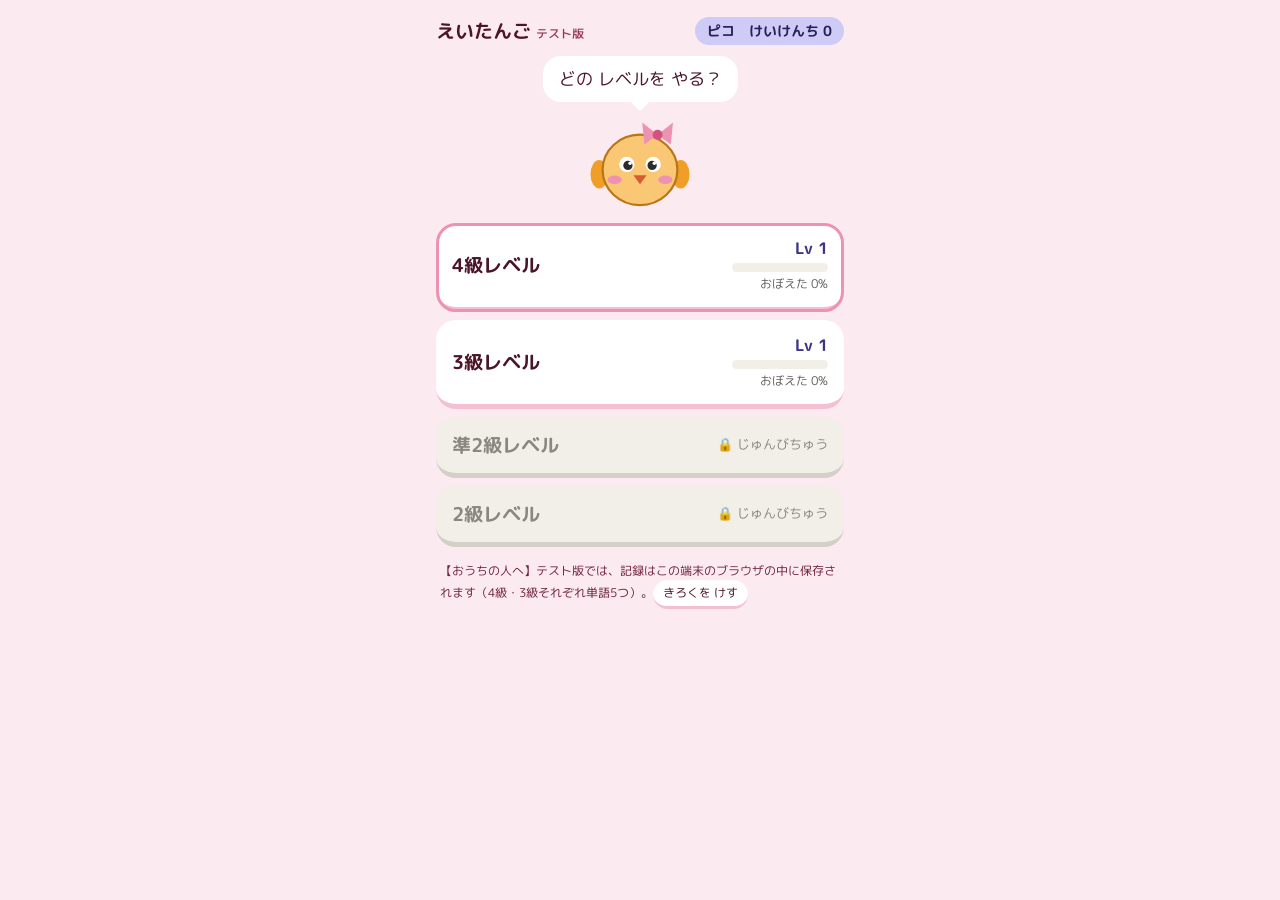
==== eitango-test/index.html @ ccc34a0a "英単語フラッシュカードのテスト版を追加（eitango-test） レベルえらび（4級・3級、準2級・2級はじゅんびちゅう）、 ピコの合図で自動の聞き取り（まねする3秒→日本語で答える3秒）、 もう1" ====
<!DOCTYPE html>
<html lang="ja">
<head>
<meta charset="utf-8">
<meta name="viewport" content="width=device-width,initial-scale=1,viewport-fit=cover">
<meta name="theme-color" content="#FBEAF0">
<title>えいたんご テスト版</title>
<link rel="preconnect" href="https://fonts.googleapis.com">
<link rel="preconnect" href="https://fonts.gstatic.com" crossorigin>
<link href="https://fonts.googleapis.com/css2?family=M+PLUS+Rounded+1c:wght@400;500;700&display=swap" rel="stylesheet">
<style>
*{box-sizing:border-box}
html,body{margin:0;padding:0}
body{font-family:'M PLUS Rounded 1c',system-ui,sans-serif;background:#FBEAF0;color:#4B1528;-webkit-tap-highlight-color:transparent;transition:background .3s}
#app{max-width:440px;margin:0 auto;min-height:100vh;min-height:100dvh;padding:max(16px,env(safe-area-inset-top)) max(16px,env(safe-area-inset-right)) max(28px,env(safe-area-inset-bottom)) max(16px,env(safe-area-inset-left));position:relative;overflow:hidden}
.scr{animation:fade .25s ease}
@keyframes fade{from{opacity:0;transform:translateY(6px)}to{opacity:1;transform:none}}
button{font-family:inherit;cursor:pointer}
.top{display:flex;justify-content:space-between;align-items:center;gap:8px;min-height:30px}
.ttl{font-size:19px;font-weight:700}
.ttl small{font-size:12px;font-weight:500;color:#993556}
.pill{display:inline-block;border-radius:999px;padding:4px 12px;font-size:14px;font-weight:700}
.lvp{background:#CECBF6;color:#26215C}
.bar{background:#FFFFFF;border-radius:999px;height:12px;overflow:hidden;margin:8px 0 14px}
.bar i{display:block;height:100%;background:#AFA9EC;border-radius:999px;width:0}
.bar.big{height:18px;background:#F1EFE8}
.bar.big i{background:#EF9F27}
.center{text-align:center}
.bub{position:relative;background:#FFFFFF;border-radius:18px;padding:10px 16px;font-size:17px;display:inline-block;line-height:1.5}
.bub:after{content:'';position:absolute;left:50%;bottom:-9px;margin-left:-9px;border:9px solid transparent;border-top-color:#FFFFFF;border-bottom:0}
.pico{display:block;margin:6px auto 0}
.bounce{animation:bounce .55s ease 3}
@keyframes bounce{0%,100%{transform:translateY(0)}50%{transform:translateY(-14px)}}
.btn{display:block;width:100%;border:0;border-radius:999px;padding:16px 0;font-size:22px;font-weight:700;border-bottom:6px solid;transition:transform .08s,border-bottom-width .08s;margin:10px 0}
.btn:active{transform:translateY(4px);border-bottom-width:2px}
.pink{background:#ED93B1;border-color:#D4537E;color:#4B1528}
.lav{background:#AFA9EC;border-color:#7F77DD;color:#26215C}
.mintb{background:#5DCAA5;border-color:#1D9E75;color:#04342C}
.panel{background:#FFFFFF;border-radius:20px;padding:12px;margin:10px 0}
.lbl{font-size:14px;margin:0 0 8px;text-align:center}
.note{font-size:12px;line-height:1.6;color:#72243E;margin:14px 4px 0}
.card{background:#FFFFFF;border-radius:26px;padding:28px 12px 18px;text-align:center;position:relative;margin-top:12px}
.tape{position:absolute;top:-9px;left:50%;margin-left:-40px;width:80px;height:20px;background:#F4C0D1;transform:rotate(-4deg);border-radius:2px}
.word{font-size:58px;font-weight:700;margin:8px 0 6px;letter-spacing:1px;color:#04342C}
.round{width:52px;height:52px;border-radius:50%;border:0;background:#CECBF6;color:#26215C;font-size:24px;border-bottom:4px solid #AFA9EC}
.round.sm{width:40px;height:40px;font-size:18px;flex-shrink:0}
.hintbox{display:none;opacity:.45;margin:2px 0 6px}
.hintbox.show{display:block}
.hintem{font-size:56px}
.microw{display:flex;align-items:flex-end;justify-content:center;gap:10px;margin-top:10px}
.ear{width:100px;height:100px;border-radius:50%;border:3px dashed #ED93B1;background:#FFFFFF;display:flex;flex-direction:column;align-items:center;justify-content:center;transition:background .2s}
.ear .earic{font-size:30px;opacity:.35}
.ear .count{font-size:28px;font-weight:700;color:#D4537E;line-height:1;min-height:28px}
.ear.on{background:#F4C0D1;border-style:solid;animation:pulse 1s infinite}
.ear.on .earic{opacity:1}
@keyframes pulse{0%,100%{box-shadow:0 0 0 0 rgba(237,147,177,.7)}50%{box-shadow:0 0 0 16px rgba(237,147,177,0)}}
.cap{font-size:13px;text-align:center;margin:6px 0 0}
.heard{font-size:13px;color:#5F5E5A;text-align:center;min-height:20px;margin:6px 0 0}
.fb{display:flex;flex-wrap:wrap;gap:6px;justify-content:center;align-items:center;margin-top:12px;font-size:12px;color:#5F5E5A}
.sbtn{border:0;background:#FFFFFF;border-radius:999px;padding:8px 14px;font-size:14px;color:#4B1528;border-bottom:3px solid #F4C0D1}
.hintb{font-size:16px;padding:10px 18px;border-bottom-color:#FAC775;margin-top:10px}
.stars{font-size:16px;color:#EF9F27;letter-spacing:1px}
.stars .rest{color:#5DCAA5}
.cmb{background:#F5C4B3;color:#712B13}
.res-t{font-size:34px;font-weight:700;margin:26px 0 0;text-align:center}
.answ{font-size:24px;font-weight:700;text-align:center}
.answ .em{font-size:30px}
.bigem{font-size:70px;text-align:center;line-height:1.1}
.exbox{position:relative;background:#FFFFFF;border-radius:20px;padding:20px 12px 12px;margin:14px 0 10px}
.exl{position:absolute;top:-11px;left:14px;background:#CECBF6;color:#26215C;font-size:12px}
.exrow{display:flex;align-items:center;justify-content:center;gap:8px}
.exen{font-size:21px;margin:0}
.exja{font-size:15px;margin:6px 0 0;text-align:center;color:#3C3489}
.hw{color:#D4537E;font-weight:700;text-decoration:underline;text-decoration-thickness:3px;text-underline-offset:4px}
.pair{font-size:14px;text-align:center;margin:4px 0 0;color:#5F5E5A}
.pills{display:flex;justify-content:center;gap:6px;flex-wrap:wrap;margin:10px 0 4px}
.xp{background:#FAC775;color:#633806}
.illu{text-align:center;margin:6px 0 0}
.illu p{font-size:11px;color:#5F5E5A;margin:0}
.cnts{display:grid;grid-template-columns:repeat(3,1fr);gap:8px}
.c{border-radius:12px;padding:6px;text-align:center;font-size:13px}
.c b{display:block;font-size:24px}
.c.o{background:#EAF3DE;color:#27500A}.c.d{background:#FAEEDA;color:#633806}.c.x{background:#FCEBEB;color:#791F1F}
.slots{display:flex;justify-content:center;gap:5px}
.slot{width:40px;height:40px;border-radius:50%}
.slot.empty{border:2px dashed #ED93B1}
.st{width:40px;height:40px;border-radius:50%;border:2px solid #D4537E;color:#D4537E;background:#FFFFFF;font-size:8px;line-height:1.05;display:flex;flex-direction:column;align-items:center;justify-content:center;transform:rotate(-12deg);font-weight:700}
.st .sf{font-size:11px}
.st.drop{transform:scale(2.6) rotate(-30deg);opacity:0}
.st.drop.on{transform:scale(1) rotate(-12deg);opacity:1;transition:transform .35s cubic-bezier(.3,1.6,.6,1),opacity .2s}
.pon{font-size:20px;font-weight:700;color:#D4537E;text-align:center;margin:6px 0 0;opacity:0;transition:opacity .3s;height:26px}
.pon.on{opacity:1}
.small{font-size:13px;text-align:center;margin:4px 0 0}
.lvrow{display:flex;justify-content:space-between;align-items:center}
.lvrow b{font-size:32px}
.lvup{background:#F5C4B3;color:#712B13;transform:scale(0);transition:transform .35s}
.lvup.on{transform:scale(1)}
.gains{margin-top:8px;border-top:1px dashed #F4C0D1;padding-top:6px}
.gr{display:flex;justify-content:space-between;font-size:14px;padding:2px 0}
.gr.tot{font-weight:700;font-size:16px;border-top:1px dashed #F4C0D1;margin-top:4px;padding-top:6px}
.cf{position:absolute;top:-14px;width:9px;height:13px;border-radius:2px;animation:fall linear forwards;pointer-events:none;z-index:5}
@keyframes fall{to{transform:translateY(560px) rotate(560deg);opacity:0}}
.lvbtn{display:flex;width:100%;justify-content:space-between;align-items:center;gap:8px;border:0;background:#FFFFFF;border-radius:20px;padding:14px 16px;margin:8px 0;border-bottom:5px solid #F4C0D1;text-align:left;color:#4B1528;transition:transform .08s,border-bottom-width .08s}
.lvbtn:active{transform:translateY(3px);border-bottom-width:2px}
.lvbtn.sel{outline:3px solid #ED93B1;outline-offset:-3px}
.lvbtn.locked{background:#F1EFE8;border-bottom-color:#D3D1C7;color:#888780}
.lvname{font-size:19px;font-weight:700;white-space:nowrap}
.lvside{display:flex;flex-direction:column;align-items:flex-end;gap:3px;font-size:13px}
.lvnum{font-size:16px;font-weight:700;color:#3C3489}
.minibar{display:block;width:96px;height:9px;border-radius:999px;background:#F1EFE8;overflow:hidden}
.minibar i{display:block;height:100%;background:#EF9F27;border-radius:999px}
.lvpct{font-size:12px;color:#5F5E5A}
.big-t{font-size:26px;font-weight:700;margin:18px 0 2px}
</style>
</head>
<body>
<div id="app"></div>
<script>
const LEVELS = [
  {id:'4', name:'4級レベル', words:[
  {en:'hot', ja:['あつい','暑い','熱い','厚い','暑','熱'], main:'あつい', emoji:'🔥', theme:'ようす・てんき', tc:'#FAEEDA', tt:'#633806',
   ex:["It's ", ' today.'], exJa:['きょうは ', 'あつい', ' ね。'], pair:{lbl:'はんたい', emoji:'🧊', en:'cold', ja:'さむい・つめたい'}},
  {en:'apple', ja:['りんご','林檎'], main:'りんご', emoji:'🍎', theme:'たべもの', tc:'#FBEAF0', tt:'#72243E',
   ex:['I eat an ', '.'], exJa:['わたしは ', 'りんご', ' を たべます。'], pair:{lbl:'なかま', emoji:'🍌', en:'banana', ja:'バナナ'}},
  {en:'dog', ja:['いぬ','犬','わんちゃん','わんこ'], main:'いぬ', emoji:'🐶', theme:'どうぶつ', tc:'#E1F5EE', tt:'#085041',
   ex:['I have a ', '.'], exJa:['わたしは ', 'いぬ', ' を かっています。'], pair:{lbl:'なかま', emoji:'🐱', en:'cat', ja:'ねこ'}},
  {en:'big', ja:['おおきい','大きい','大き','でかい'], main:'おおきい', emoji:'🐘', theme:'ようす・てんき', tc:'#FAEEDA', tt:'#633806',
   ex:['This box is ', '.'], exJa:['この はこは ', 'おおきい', ' です。'], pair:{lbl:'はんたい', emoji:'🐜', en:'small', ja:'ちいさい'}},
  {en:'borrow', ja:['かりる','借りる','借り','借'], main:'かりる', emoji:'📚', theme:'がっこう・ともだち', tc:'#E6F1FB', tt:'#0C447C',
   ex:['Can I ', ' your pen?'], exJa:['ペンを ', 'かりても', ' いい？'], pair:{lbl:'はんたい', emoji:'🤲', en:'lend', ja:'かす'}, illust:true}
]},
  {id:'3', name:'3級レベル', words:[
  {en:'forget', ja:['わすれる','忘れる','忘れ','わすれ'], main:'わすれる', emoji:'💭', theme:'きもち・あたま', tc:'#EEEDFE', tt:'#3C3489',
   ex:["Don't ", ' your bag.'], exJa:['かばんを ', 'わすれないで', 'ね。'], pair:{lbl:'はんたい', emoji:'🧠', en:'remember', ja:'おぼえている'}},
  {en:'quiet', ja:['しずか','静か'], main:'しずかな', emoji:'🤫', theme:'ようす・てんき', tc:'#FAEEDA', tt:'#633806',
   ex:['The library is ', '.'], exJa:['としょかんは ', 'しずか', ' です。'], pair:{lbl:'はんたい', emoji:'📢', en:'noisy', ja:'うるさい'}},
  {en:'village', ja:['むら','村'], main:'むら', emoji:'🏡', theme:'まち', tc:'#EAF3DE', tt:'#27500A',
   ex:['I live in a small ', '.'], exJa:['わたしは ちいさな ', 'むら', ' に すんでいます。'], pair:{lbl:'なかま', emoji:'🏙️', en:'town', ja:'まち'}},
  {en:'climb', ja:['のぼる','登る','上る','のぼ','登'], main:'のぼる', emoji:'🧗', theme:'うごき', tc:'#FAECE7', tt:'#712B13',
   ex:["Let's ", ' the mountain.'], exJa:['やまに ', 'のぼろう', '。'], pair:null},
  {en:'hospital', ja:['びょういん','病院'], main:'びょういん', emoji:'🏥', theme:'まち', tc:'#EAF3DE', tt:'#27500A',
   ex:['My mom works at a ', '.'], exJa:['ママは ', 'びょういん', ' で はたらいています。'], pair:{lbl:'なかま', emoji:'🏫', en:'school', ja:'がっこう'}}
]},
  {id:'p2', name:'準2級レベル', locked:true},
  {id:'2', name:'2級レベル', locked:true}
];
const lvlOf = id => LEVELS.find(l => l.id === id);
function words(){ return lvlOf(S.level).words; }

const IN_FRAME = (() => { try { return window.self !== window.top; } catch (e) { return true; } })();
const SR = IN_FRAME ? null : (window.SpeechRecognition || window.webkitSpeechRecognition);
const $app = document.getElementById('app');
const $ = s => document.querySelector(s);
const sleep = ms => new Promise(r => setTimeout(r, ms));
const SAVE_KEY = 'eitango-test-v1';
const S = {exp:0, lvExp:{'4':0, '3':0}, known:{'4':[], '3':[]}, stamps:4, level:'4', tok:0, run:null, resetArm:false};
function loadSave(){
  try {
    const d = JSON.parse(localStorage.getItem(SAVE_KEY) || 'null');
    if (d) { S.exp = d.exp || 0; S.lvExp = Object.assign(S.lvExp, d.lvExp || {}); S.known = Object.assign(S.known, d.known || {}); S.stamps = d.stamps != null ? d.stamps : 4; S.level = d.level || '4'; }
  } catch (e) {}
}
function save(){
  try { localStorage.setItem(SAVE_KEY, JSON.stringify({exp:S.exp, lvExp:S.lvExp, known:S.known, stamps:S.stamps, level:S.level})); } catch (e) {}
}
function addExp(n){ S.exp += n; S.lvExp[S.level] = (S.lvExp[S.level] || 0) + n; }
function knownPct(id){ const l = lvlOf(id); return l.words ? Math.round((S.known[id] || []).length / l.words.length * 100) : 0; }

function need(l){ return 40 + l * 20; }
function lvInfo(exp){ let l = 1, e = exp; while (e >= need(l)) { e -= need(l); l++; } return {l, cur:e, need:need(l)}; }
function pct(L){ return Math.round(L.cur / L.need * 100); }
function shuffle(a){ for (let i = a.length - 1; i > 0; i--) { const j = Math.floor(Math.random() * (i + 1)); [a[i], a[j]] = [a[j], a[i]]; } return a; }

/* ---------- sound ---------- */
let ac = null;
function audio(){
  if (!ac) { try { ac = new (window.AudioContext || window.webkitAudioContext)(); } catch (e) { ac = null; } }
  if (ac && ac.state === 'suspended') ac.resume();
  return ac;
}
function tone(freq, start, dur, type, vol){
  const a = audio(); if (!a) return;
  const o = a.createOscillator(), g = a.createGain(), t = a.currentTime + start;
  o.type = type || 'sine'; o.frequency.value = freq;
  g.gain.setValueAtTime(0.0001, t);
  g.gain.exponentialRampToValueAtTime(vol || 0.2, t + 0.02);
  g.gain.exponentialRampToValueAtTime(0.0001, t + dur);
  o.connect(g); g.connect(a.destination); o.start(t); o.stop(t + dur + 0.05);
}
const sfx = {
  tap(){ tone(660, 0, .06, 'sine', .06); },
  ok(){ tone(988, 0, .15, 'triangle', .2); tone(1319, .12, .32, 'triangle', .2); },
  ng(){ tone(392, 0, .22, 'sine', .14); tone(330, .18, .35, 'sine', .12); },
  stamp(){ tone(110, 0, .2, 'square', .12); tone(70, .02, .25, 'sine', .3); },
  lvup(){ [523, 659, 784, 1047].forEach((f, i) => tone(f, i * .1, .28, 'triangle', .18)); },
  good(){ tone(784, 0, .12, 'triangle', .15); tone(1047, .1, .2, 'triangle', .15); },
  beep(){ tone(880, 0, .12, 'sine', .12); }
};

/* ---------- speech out ---------- */
let voices = [];
function loadVoices(){ try { voices = speechSynthesis.getVoices(); } catch (e) { voices = []; } }
if ('speechSynthesis' in window) { loadVoices(); speechSynthesis.onvoiceschanged = loadVoices; }
function pickVoice(lang){
  const norm = v => v.lang.replace('_', '-');
  return voices.find(v => norm(v) === lang && /Google/.test(v.name)) || voices.find(v => norm(v) === lang) || voices.find(v => norm(v).startsWith(lang.slice(0, 2)));
}
function say(text, lang, rate){
  return new Promise(res => {
    if (!('speechSynthesis' in window)) { res(); return; }
    const u = new SpeechSynthesisUtterance(text);
    u.lang = lang || 'en-US'; u.rate = rate || 0.9;
    const v = pickVoice(u.lang); if (v) u.voice = v;
    let done = false; const fin = () => { if (!done) { done = true; res(); } };
    u.onend = fin; u.onerror = fin;
    speechSynthesis.speak(u);
    setTimeout(fin, 1500 + text.length * 150);
  });
}
async function speakWord(w){
  const tk = S.tok;
  try { speechSynthesis.cancel(); } catch (e) {}
  await sleep(250); if (tk !== S.tok) return;
  await say(w.en, 'en-US', 0.7); if (tk !== S.tok) return;
  await sleep(350); if (tk !== S.tok) return;
  await say(w.en, 'en-US', 0.95);
}
function exText(w){ return w.ex[0] + w.en + w.ex[1]; }
async function speakEx(w, slow){
  const tk = S.tok;
  try { speechSynthesis.cancel(); } catch (e) {}
  await sleep(500); if (tk !== S.tok) return;
  if (slow) { await say(w.en, 'en-US', 0.7); if (tk !== S.tok) return; await sleep(300); if (tk !== S.tok) return; }
  await say(exText(w), 'en-US', slow ? 0.7 : 0.9);
}

/* ---------- speech in ---------- */
let curRec = null;
const HARD = ['not-allowed', 'service-not-allowed', 'audio-capture', 'network', 'nosr', 'start', 'language-not-supported'];
function stopRec(){ if (curRec) { const r = curRec; curRec = null; try { r.abort(); } catch (e) {} } }
function earOn(on){ const e = $('#ear'); if (e) e.classList.toggle('on', on); }
function setCount(n){ const c = $('#count'); if (c) c.textContent = n; }
/* ピコの合図で自動で聞きはじめ、ms ミリ秒で止める */
function listenFor(lang, ms){
  return new Promise(resolve => {
    if (!SR) { resolve({err:'nosr'}); return; }
    stopRec();
    try { speechSynthesis.cancel(); } catch (e) {}
    const r = new SR(); curRec = r;
    r.lang = lang; r.interimResults = false; r.maxAlternatives = 5; r.continuous = false;
    let done = false, started = false, timer = null, cd = null, fallbackStart = null, hard = null;
    const fin = res => {
      if (done) return; done = true;
      clearTimeout(timer); clearInterval(cd); clearTimeout(fallbackStart); clearTimeout(hard);
      if (curRec === r) curRec = null;
      earOn(false); setCount('');
      resolve(res);
    };
    const begin = () => {
      if (started || done) return; started = true;
      sfx.beep(); earOn(true);
      let n = Math.round(ms / 1000); setCount(n);
      cd = setInterval(() => { n--; setCount(n > 0 ? n : ''); }, 1000);
      timer = setTimeout(() => { try { r.stop(); } catch (e) {} }, ms);
      hard = setTimeout(() => fin({err:'no-speech'}), ms + 4000);
    };
    r.onaudiostart = begin;
    r.onresult = e => {
      const res = e.results[0], alts = [];
      for (let i = 0; i < res.length; i++) alts.push(res[i].transcript.trim());
      fin({alts});
    };
    r.onerror = e => fin({err:e.error});
    r.onend = () => fin({err:'no-speech'});
    fallbackStart = setTimeout(begin, 1500);
    try { r.start(); } catch (err) { fin({err:'start'}); }
  });
}
function errMsg(e){
  return ({
    'not-allowed':'マイクが ゆるされていないよ（ブラウザの設定で マイクを「許可」にしてね）',
    'service-not-allowed':'マイクが ゆるされていないよ（ブラウザの設定で マイクを「許可」にしてね）',
    'no-speech':'きこえなかったよ。もう一度 おしてね',
    'audio-capture':'マイクが みつからないよ',
    'network':'ネットに つながっていないみたい',
    'nosr':'この ブラウザでは こえが つかえないよ。したの ボタンで こたえてね'
  })[e] || 'もう一度 おしてね';
}
function lev(a, b){
  const m = a.length, n = b.length, d = [];
  for (let i = 0; i <= m; i++) { d[i] = [i]; }
  for (let j = 1; j <= n; j++) d[0][j] = j;
  for (let i = 1; i <= m; i++) for (let j = 1; j <= n; j++)
    d[i][j] = Math.min(d[i-1][j] + 1, d[i][j-1] + 1, d[i-1][j-1] + (a[i-1] === b[j-1] ? 0 : 1));
  return d[m][n];
}
function mimicOk(alts, target){
  const t = target.toLowerCase();
  return alts.some(a => {
    const ws = a.toLowerCase().replace(/[^a-z' ]/g, ' ').split(/\s+/).filter(Boolean);
    return ws.join('') === t || ws.some(x => x === t || lev(x, t) <= (t.length > 4 ? 2 : 1));
  });
}
function toHira(s){ return s.replace(/[ァ-ヶ]/g, c => String.fromCharCode(c.charCodeAt(0) - 0x60)); }
function norm(s){ return toHira(s).replace(/[\s、。，．,.！？!?・「」『』ー〜~]/g, ''); }
function jaOk(alts, w){
  const ans = w.ja.map(norm);
  return alts.some(a => { const n = norm(a); return ans.some(x => x && n.includes(x)); });
}

/* ---------- pictures ---------- */
function pico(type, size, cls){
  const wingsN = '<ellipse cx="13" cy="60" rx="8" ry="13" fill="#EF9F27"/><ellipse cx="87" cy="60" rx="8" ry="13" fill="#EF9F27"/>';
  const wingsH = '<ellipse cx="11" cy="46" rx="8" ry="13" fill="#EF9F27" transform="rotate(-35 11 46)"/><ellipse cx="89" cy="46" rx="8" ry="13" fill="#EF9F27" transform="rotate(35 89 46)"/>';
  const body = '<ellipse cx="50" cy="56" rx="34" ry="32" fill="#FAC775" stroke="#BA7517" stroke-width="2"/><polygon points="66,24 52,13 54,33" fill="#ED93B1"/><polygon points="66,24 80,13 78,33" fill="#ED93B1"/><circle cx="66" cy="24" r="4.5" fill="#D4537E"/>';
  const eyesN = '<circle cx="38" cy="51" r="7" fill="#FFFFFF"/><circle cx="39" cy="52" r="4.2" fill="#2C2C2A"/><circle cx="41" cy="50" r="1.6" fill="#FFFFFF"/><circle cx="62" cy="51" r="7" fill="#FFFFFF"/><circle cx="61" cy="52" r="4.2" fill="#2C2C2A"/><circle cx="63" cy="50" r="1.6" fill="#FFFFFF"/><polygon points="44,61 56,61 50,69" fill="#D85A30"/>';
  const eyesH = '<path d="M31 53 Q38 44 45 53" stroke="#2C2C2A" stroke-width="3.2" fill="none" stroke-linecap="round"/><path d="M55 53 Q62 44 69 53" stroke="#2C2C2A" stroke-width="3.2" fill="none" stroke-linecap="round"/><polygon points="43,60 57,60 50,72" fill="#D85A30"/>';
  const cheeks = '<ellipse cx="27" cy="65" rx="6.5" ry="3.8" fill="#ED93B1"/><ellipse cx="73" cy="65" rx="6.5" ry="3.8" fill="#ED93B1"/>';
  const h = type === 'h';
  return `<svg class="pico ${cls || ''}" viewBox="0 0 100 95" width="${size}" height="${Math.round(size * .95)}" aria-hidden="true">${h ? wingsH : wingsN}${body}${h ? eyesH : eyesN}${cheeks}</svg>`;
}
function borrowSvg(width){
  return `<svg viewBox="0 0 200 104" width="${width}" aria-hidden="true">
<defs><marker id="ah" viewBox="0 0 10 10" refX="8" refY="5" markerWidth="6" markerHeight="6" orient="auto"><path d="M0,0 L10,5 L0,10 z" fill="#BA7517"/></marker></defs>
<circle cx="36" cy="26" r="13" fill="#9FE1CB" stroke="#0F6E56" stroke-width="1.5"/>
<rect x="22" y="42" width="28" height="36" rx="10" fill="#9FE1CB" stroke="#0F6E56" stroke-width="1.5"/>
<circle cx="164" cy="26" r="13" fill="#F4C0D1" stroke="#993556" stroke-width="1.5"/>
<rect x="150" y="42" width="28" height="36" rx="10" fill="#F4C0D1" stroke="#993556" stroke-width="1.5"/>
<rect x="88" y="38" width="24" height="18" rx="2" fill="#FAC775" stroke="#BA7517" stroke-width="1.5"/>
<path d="M60 66 L140 66" stroke="#BA7517" stroke-width="3" fill="none" marker-end="url(#ah)"/>
<text x="100" y="84" text-anchor="middle" font-size="11" fill="#4B1528">わたしの ところへ</text>
<text x="36" y="98" text-anchor="middle" font-size="11" fill="#4B1528">ともだち</text>
<text x="164" y="98" text-anchor="middle" font-size="11" fill="#4B1528">わたし</text></svg>`;
}
function hintPic(w){ return w.illust ? borrowSvg(170) : `<span class="hintem">${w.emoji}</span>`; }
function confetti(){
  const cols = ['#ED93B1', '#5DCAA5', '#EF9F27', '#AFA9EC', '#F4C0D1', '#FAC775'];
  for (let i = 0; i < 26; i++) {
    const c = document.createElement('span');
    c.className = 'cf';
    c.style.left = (Math.random() * 100) + '%';
    c.style.background = cols[i % cols.length];
    c.style.animationDuration = (1.5 + Math.random() * 1.2) + 's';
    c.style.animationDelay = (Math.random() * .4) + 's';
    if (i % 3 === 0) c.style.borderRadius = '50%';
    $app.appendChild(c);
    setTimeout(() => c.remove(), 3200);
  }
}
function stampCard(n, anim){
  let s = '';
  for (let i = 0; i < 7; i++) {
    if (i < n) s += `<div class="slot"><div class="st ${i === anim ? 'drop' : ''}" ${i === anim ? 'id="newst"' : ''}><span class="sf">🌸</span><span>よく</span><span>できました</span></div></div>`;
    else s += '<div class="slot empty"></div>';
  }
  return `<p class="lbl">スタンプカード</p><div class="slots">${s}</div>`;
}

/* ---------- screens ---------- */
function render(html, bg){
  stopRec();
  S.tok++;
  document.body.style.background = bg;
  $app.innerHTML = `<div class="scr">${html}</div>`;
  window.scrollTo(0, 0);
}

function home(){
  const L = lvInfo(S.lvExp[S.level]);
  render(`
<div class="top"><button class="sbtn" data-a="select">← レベルを かえる</button><span class="pill lvp">${lvlOf(S.level).name}　Lv ${L.l}</span></div>
<div class="bar"><i style="width:${pct(L)}%"></i></div>
<div class="center"><div class="bub">きょうは ${words().length}まい！<br>いっしょに がんばろ♪</div>${pico('n', 140)}</div>
<button class="btn pink" data-a="start">▶ はじめる</button>
<div class="panel">${stampCard(S.stamps, -1)}</div>
<p class="note">【おうちの人へ】テスト版です（単語5つ）。マイクの許可を聞かれたら「許可」を押してください。ボタンを押さなくても、発音のあとにピコの合図で自動で聞き取りが始まります（まねする3秒→日本語で答える3秒）。聞き取れた言葉が小さく表示されるので、聞き取りの正確さを確かめられます。${SR ? '' : (IN_FRAME ? '<br><b>この画面（Claudeの中）では声の聞き取りが使えません。画面のボタンで答えて、流れを確かめてください。声で試すときは、GitHubに置いたテスト版を開いてください。</b>' : '<br><b>この端末・ブラウザでは声の聞き取りが使えません。Chromeで開いてください（それまでは画面のボタンで答えられます）。</b>')}</p>`, '#FBEAF0');
}

function select(){
  S.resetArm = false;
  const rows = LEVELS.map(l => {
    if (l.locked) return `<button class="lvbtn locked" data-a="locked"><span class="lvname">${l.name}</span><span class="lvside">🔒 じゅんびちゅう</span></button>`;
    const L = lvInfo(S.lvExp[l.id] || 0), p = knownPct(l.id);
    return `<button class="lvbtn ${l.id === S.level ? 'sel' : ''}" data-a="pick" data-l="${l.id}">
<span class="lvname">${p >= 100 ? '👑 ' : ''}${l.name}</span>
<span class="lvside"><span class="lvnum">Lv ${L.l}</span><span class="minibar"><i style="width:${p}%"></i></span><span class="lvpct">おぼえた ${p}%</span></span></button>`;
  }).join('');
  render(`
<div class="top"><span class="ttl">えいたんご <small>テスト版</small></span><span class="pill lvp">ピコ　けいけんち ${S.exp}</span></div>
<div class="center" style="margin-top:10px;"><div class="bub" id="bub">どの レベルを やる？</div>${pico('n', 110)}</div>
<div style="margin-top:10px;">${rows}</div>
<p class="note">【おうちの人へ】テスト版では、記録はこの端末のブラウザの中に保存されます（4級・3級それぞれ単語5つ）。<button class="sbtn" data-a="reset" id="resetb" style="font-size:12px;padding:4px 10px;">きろくを けす</button></p>`, '#FBEAF0');
}

function startRun(){
  audio();
  S.run = {phase:'main', round:0, queue:shuffle(words().slice()), idx:0, first:{}, retryFailed:[], recovered:0,
           combo:0, maxCombo:0, gains:{o:0, d:0, x:0, combo:0, retry:0, stamp:0, full:0}, cnt:{o:0, d:0, x:0}, expStart:S.lvExp[S.level]};
  showCard();
}
function cur(){ const R = S.run; return R.queue[R.idx]; }
function progressHtml(){
  const R = S.run;
  if (R.phase === 'main') {
    const n = R.queue.length;
    return `<span class="stars">${'★'.repeat(R.idx)}<span class="rest">${'☆'.repeat(n - R.idx)}</span></span>`;
  }
  return `<span style="font-size:14px;font-weight:700;">もう1回タイム ${R.round}しゅうめ（${R.idx + 1}/${R.queue.length}）</span>`;
}

function showCard(){
  const R = S.run, w = cur();
  R.step = 0; R.hint = (R.phase === 'retry' && R.round >= 3);
  R.heard = ''; R.heardAll = ''; R.byVoice = false;
  render(`
<div class="top">${progressHtml()}${R.phase === 'main' && R.combo >= 2 ? `<span class="pill cmb">🔥 ${R.combo}コンボ</span>` : ''}</div>
<div class="card"><div class="tape"></div>
<span class="pill" style="background:${w.tc};color:${w.tt};font-size:12px;font-weight:500;">${w.theme}</span>
<div class="word">${w.en}</div>
<div id="hintbox" class="hintbox ${R.hint ? 'show' : ''}">${hintPic(w)}</div>
<button class="round" data-a="again" aria-label="もう一度きく">🔊</button>
</div>
<div class="center" style="margin-top:16px;"><div class="bub" id="bub">よく きいてね♪</div></div>
<div class="microw">${pico('n', 64)}<div class="ear" id="ear"><span class="earic">🎤</span><span class="count" id="count"></span></div><div style="width:64px"></div></div>
<p class="heard" id="heard"></p>
<div class="center"><button class="sbtn hintb" id="hintbtn" data-a="hint" ${R.hint ? 'style="display:none"' : ''}>💡 ヒント</button></div>
<div class="fb"><span>こえが うまく いかないとき：</span><button class="sbtn" data-a="selfok">○ いえた</button><button class="sbtn" data-a="selfng">× わからない</button></div>`, '#E1F5EE');
  runCard();
}
function setBub(t){ const b = $('#bub'); if (b) b.textContent = t; }
function setHeard(t){ const h = $('#heard'); if (h) h.textContent = t; }

/* 1ページで自動：発音2回 → まねする(3秒) → 日本語で答える(3秒) */
async function runCard(){
  const R = S.run, w = cur(), tk = S.tok;
  const alive = () => tk === S.tok && S.run === R;
  await speakWord(w); if (!alive()) return;
  if (!SR) { setBub('こたえを いったら したの ボタンを おしてね'); return; }
  R.step = 1; setBub('まねしてね！'); await sleep(300); if (!alive()) return;
  const m = await listenFor('en-US', 3000); if (!alive()) return;
  if (m.alts) {
    const ok = mimicOk(m.alts, w.en);
    setHeard(`きこえた：${m.alts[0]}`);
    setBub(ok ? 'Good！✨ じょうず！' : 'いいね！ そのちょうし♪');
    if (ok) sfx.good();
  } else if (HARD.includes(m.err)) {
    setHeard(errMsg(m.err)); setBub('したの ボタンで こたえてね'); return;
  } else {
    setBub('いいね！');
  }
  await sleep(1000); if (!alive()) return;
  R.step = 2;
  await answerPhase(tk, 0);
}
async function answerPhase(tk, attempt){
  const R = S.run, w = cur();
  const alive = () => tk === S.tok && S.run === R;
  setBub(attempt ? 'もう1回 いくよ！ にほんごで いうと？' : 'にほんごで いうと？ せーの！');
  await sleep(800); if (!alive()) return;
  setHeard('');
  const a = await listenFor('ja-JP', 3000); if (!alive()) return;
  if (a.alts) { R.heard = a.alts[0]; R.heardAll = a.alts.join(' / '); judge(jaOk(a.alts, w), true); return; }
  if (HARD.includes(a.err)) { setHeard(errMsg(a.err)); setBub('したの ボタンで こたえてね'); return; }
  if (attempt === 0) { setBub('きこえなかったよ'); await sleep(900); if (!alive()) return; return answerPhase(tk, 1); }
  judge(false, true);
}

function judge(ok, byVoice){
  const R = S.run;
  R.byVoice = byVoice;
  applyResult(ok ? (R.hint ? 'd' : 'o') : 'x');
  showAnswer();
}
function applyResult(out){
  const R = S.run, w = cur();
  const rec = {out, comboBefore:R.combo, add:0, comboBonus:false};
  if (R.phase === 'main') {
    R.first[w.en] = out; R.cnt[out]++;
    if (out === 'o') {
      rec.add = 10; R.gains.o += 10; R.combo++; R.maxCombo = Math.max(R.maxCombo, R.combo);
      if (R.combo % 3 === 0) { rec.add += 5; R.gains.combo += 5; rec.comboBonus = true; }
    } else if (out === 'd') { rec.add = 5; R.gains.d += 5; R.combo = 0; }
    else { rec.add = 2; R.gains.x += 2; R.combo = 0; }
  } else {
    if (out === 'x') R.retryFailed.push(w);
    else { rec.add = 5; R.gains.retry += 5; R.recovered++; }
  }
  addExp(rec.add);
  R.last = rec;
}
function revertResult(){
  const R = S.run, w = cur(), rec = R.last;
  addExp(-rec.add); R.combo = rec.comboBefore;
  if (R.phase === 'main') {
    R.cnt[rec.out]--; delete R.first[w.en];
    if (rec.out === 'o') { R.gains.o -= 10; if (rec.comboBonus) R.gains.combo -= 5; }
    else if (rec.out === 'd') R.gains.d -= 5;
    else R.gains.x -= 2;
  } else {
    if (rec.out === 'x') R.retryFailed.pop();
    else { R.recovered--; R.gains.retry -= 5; }
  }
}

function exHtml(w){
  return `<div class="exbox"><span class="pill exl">れいぶん</span>
<div class="exrow"><p class="exen">${w.ex[0]}<span class="hw">${w.en}</span>${w.ex[1]}</p><button class="round sm" data-a="sayex" aria-label="れいぶんをきく">🔊</button></div>
<p class="exja">${w.exJa[0]}<span class="hw">${w.exJa[1]}</span>${w.exJa[2]}</p></div>
${w.pair ? `<p class="pair">${w.pair.lbl}　${w.pair.emoji} ${w.pair.en} ＝ ${w.pair.ja}</p>` : ''}`;
}
function illuHtml(w){
  return w.illust ? `<div class="illu">${borrowSvg(190)}<p>（苦手単語になると、こんな絵がつきます）</p></div>` : '';
}

function showAnswer(){
  const R = S.run, w = cur(), out = R.last.out;
  const heardLine = R.byVoice && R.heard ? `<p class="heard">きこえた：${R.heardAll || R.heard}</p>` : '';
  if (out === 'o' || out === 'd') {
    const title = R.phase === 'retry' ? 'とりかえした！' : (out === 'd' ? 'ヒントで せいかい！' : 'せいかい！');
    const pills = [`<span class="pill xp">+${R.last.add} けいけんち</span>`];
    if (R.phase === 'main' && out === 'o' && R.combo >= 2) pills.push(`<span class="pill cmb">${R.combo}コンボ！</span>`);
    render(`
<p class="res-t" style="color:#D4537E;">${title}</p>
${pico('h', 120, 'bounce')}
<div class="panel"><div class="answ"><span class="em">${w.emoji}</span> ${w.en} ＝ ${w.main}</div>${illuHtml(w)}</div>
${exHtml(w)}
<div class="pills">${pills.join('')}</div>
${R.phase === 'main' && out === 'd' ? '<p class="small">もう1回タイムで もう一度 でるよ</p>' : ''}
${heardLine}
<button class="btn lav" data-a="next">つぎへ →</button>`, '#EEEDFE');
    sfx.ok(); confetti(); speakEx(w, false);
  } else {
    render(`
<p class="res-t" style="color:#854F0B;">おしい！</p>
<div class="center" style="margin-top:8px;"><div class="bub">だいじょうぶ！ あとで もう1回 でるよ</div>${pico('n', 90)}</div>
<div class="panel"><div class="bigem">${w.emoji}</div><div class="answ">${w.en} ＝ ${w.main}</div>${illuHtml(w)}</div>
${exHtml(w)}
${R.phase === 'main' ? '<div class="pills"><span class="pill xp">+2 チャレンジ</span></div>' : ''}
${heardLine}
${R.byVoice ? '<div class="center"><button class="sbtn" data-a="override">いまのは あってた（○にする）</button></div>' : ''}
<button class="btn mintb" data-a="next">つぎへ →</button>`, '#FAEEDA');
    sfx.ng(); speakEx(w, true);
  }
}

function nextCard(){
  const R = S.run;
  R.idx++;
  if (R.idx < R.queue.length) showCard(); else endRound();
}
function endRound(){
  const R = S.run;
  if (R.phase === 'main') {
    const rem = words().filter(w => R.first[w.en] !== 'o');
    if (!rem.length) { finish(); return; }
    R.phase = 'retry'; R.round = 1; R.queue = shuffle(rem.slice());
  } else {
    if (!R.retryFailed.length) { finish(); return; }
    R.round++; R.queue = shuffle(R.retryFailed.slice());
  }
  R.retryFailed = []; R.idx = 0;
  retryIntro();
}
function retryIntro(){
  const R = S.run, n = R.queue.length;
  const msg = R.round === 1 ? `さいごに もう1回タイム！<br>${n}まい とりかえそう` : `${R.round}しゅうめ！ あと ${n}まい<br>ぜんぶ ○に しよう`;
  render(`
<div class="center" style="margin-top:60px;"><div class="bub">${msg}</div>${pico('h', 150, 'bounce')}</div>
${R.round >= 3 ? '<p class="small">こんどは ヒントの え が はじめから でるよ</p>' : ''}
<button class="btn pink" data-a="go" style="margin-top:24px;">いくよ！</button>`, '#FBEAF0');
  sfx.good();
}

function finish(){
  const R = S.run;
  S.stamps++;
  R.gains.stamp = 50; addExp(50);
  const full = S.stamps >= 7;
  if (full) { R.gains.full = 200; addExp(200); }
  const kn = new Set(S.known[S.level] || []);
  words().forEach(w => { if (R.first[w.en] === 'o') kn.add(w.en); });
  S.known[S.level] = [...kn];
  save();
  const g = R.gains, from = lvInfo(R.expStart);
  const rows = [
    ['○ せいかい', g.o, true], ['△ ヒントで せいかい', g.d], ['× チャレンジ', g.x], ['コンボ ボーナス', g.combo],
    ['もう1回タイム', g.retry], ['きょうの スタンプ', g.stamp, true], ['カード いっぱい ボーナス', g.full]
  ].filter(r => r[2] || r[1] > 0).map(r => `<div class="gr"><span>${r[0]}</span><span>+${r[1]}</span></div>`).join('');
  const total = S.lvExp[S.level] - R.expStart;
  render(`
<div class="center"><p class="big-t">ぜんぶ ○に なったね！</p>
${R.recovered ? `<p class="small">もう1回タイムで ${R.recovered}こ とりかえしたよ</p>` : ''}
${pico('h', 110, 'bounce')}</div>
<div class="panel"><p class="lbl">さいしょの こたえ</p><div class="cnts">
<div class="c o">○<b>${R.cnt.o}</b></div><div class="c d">△ ヒント<b>${R.cnt.d}</b></div><div class="c x">×<b>${R.cnt.x}</b></div></div>
${R.maxCombo >= 2 ? `<p class="small">さいこう ${R.maxCombo}コンボ</p>` : ''}</div>
<div class="panel">${stampCard(S.stamps, S.stamps - 1)}<p class="pon" id="pon">ポンッ！</p>
<p class="small">${full ? 'スタンプカード いっぱい！ ボーナス +200' : `あと ${7 - S.stamps}こで いっぱい！ ボーナス +200`}</p></div>
<div class="panel"><p class="lbl">${lvlOf(S.level).name} の レベル</p><div class="lvrow"><span>Lv <b id="lvn">${from.l}</b></span><span class="pill lvup" id="lvup">⬆ レベルアップ！</span></div>
<div class="bar big"><i id="xbar" style="width:${pct(from)}%"></i></div>
<p class="small" id="xnext" style="text-align:right;">&nbsp;</p>
<div class="gains">${rows}<div class="gr tot"><span>ごうけい</span><span>+${total}</span></div></div></div>
<button class="btn pink" data-a="home">ホームへ</button>`, '#FBEAF0');
  confetti();
  const tk = S.tok;
  setTimeout(() => {
    if (tk !== S.tok) return;
    const e = $('#newst'); if (e) e.classList.add('on');
    const p = $('#pon'); if (p) p.classList.add('on');
    sfx.stamp();
  }, 700);
  setTimeout(() => { if (tk === S.tok) animateExp(R.expStart, S.lvExp[S.level], tk); }, 1500);
}
async function animateExp(fromExp, toExp, tk){
  let a = lvInfo(fromExp);
  const b = lvInfo(toExp);
  const bar = $('#xbar'), lvn = $('#lvn'), up = $('#lvup'), nx = $('#xnext');
  if (!bar) return;
  while (a.l < b.l) {
    bar.style.transition = 'width .7s ease-out'; bar.style.width = '100%';
    await sleep(750); if (tk !== S.tok) return;
    bar.style.transition = 'none'; bar.style.width = '0%';
    a = {l:a.l + 1}; lvn.textContent = a.l; up.classList.add('on'); sfx.lvup();
    await sleep(200); if (tk !== S.tok) return;
  }
  void bar.offsetWidth;
  bar.style.transition = 'width .7s ease-out'; bar.style.width = pct(b) + '%';
  nx.textContent = `つぎの レベルまで あと ${b.need - b.cur}`;
}

/* ---------- actions ---------- */
const ACT = {
  start: startRun,
  select: select,
  pick(d){ S.level = d.l; save(); home(); },
  locked(){ setBub('もうすぐ できるよ！ まっててね'); },
  reset(){
    const b = $('#resetb');
    if (!S.resetArm) { S.resetArm = true; if (b) b.textContent = 'もう一度 おすと けします'; return; }
    try { localStorage.removeItem(SAVE_KEY); } catch (e) {}
    S.exp = 0; S.lvExp = {'4':0, '3':0}; S.known = {'4':[], '3':[]}; S.stamps = 4; S.level = '4';
    select();
  },
  again(){ showCard(); },
  hint(){ const R = S.run; R.hint = true; const h = $('#hintbox'); if (h) h.classList.add('show'); const b = $('#hintbtn'); if (b) b.style.display = 'none'; },
  selfok(){ stopRec(); judge(true, false); },
  selfng(){ stopRec(); judge(false, false); },
  override(){ const R = S.run; revertResult(); applyResult(R.hint ? 'd' : 'o'); R.byVoice = false; showAnswer(); },
  sayex(){ speakEx(cur(), false); },
  next: nextCard,
  go: showCard,
  home(){ if (S.stamps >= 7) { S.stamps = 0; save(); } S.run = null; home(); }
};
$app.addEventListener('click', e => {
  const b = e.target.closest('[data-a]'); if (!b) return;
  sfx.tap();
  const f = ACT[b.dataset.a]; if (f) f(b.dataset);
});

loadSave();
select();
</script>
</body>
</html>
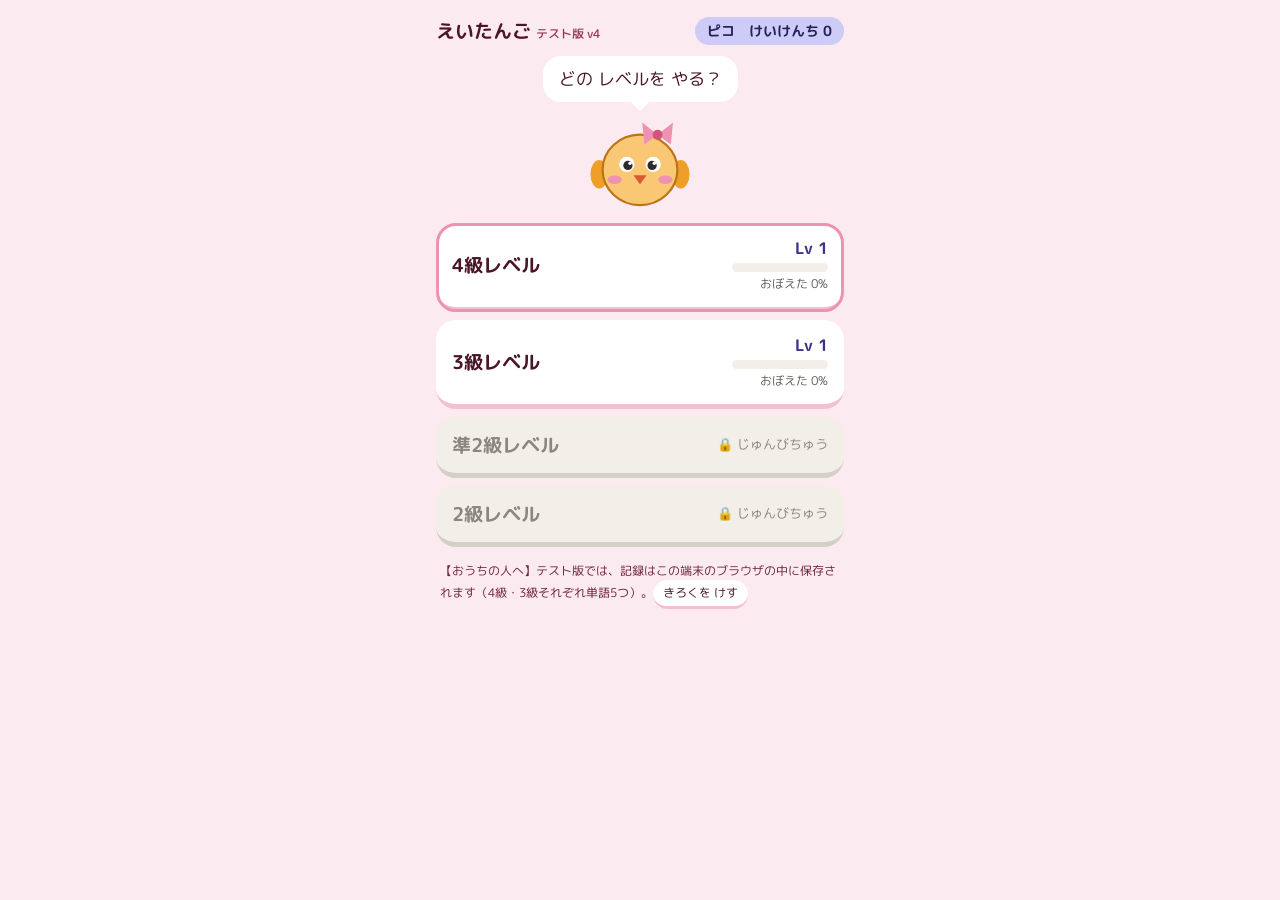
==== commit a7f49741: "テスト版：画面に版の番号（v4）を表示 Co-Authored-By: Claude Opus 5.5 <noreply@anthropic.com> Claude-Session: https://" ====
--- a/eitango-test/index.html
+++ b/eitango-test/index.html
@@ -373,7 +373,7 @@
 <div class="center"><div class="bub">きょうは ${words().length}まい！<br>いっしょに がんばろ♪</div>${pico('n', 140)}</div>
 <button class="btn pink" data-a="start">▶ はじめる</button>
 <div class="panel">${stampCard(S.stamps, -1)}</div>
-<p class="note">【おうちの人へ】テスト版です（単語5つ）。マイクの許可を聞かれたら「許可」を押してください。ボタンを押さなくても、発音のあとにピコの合図で自動で聞き取りが始まります（まねする3秒→日本語で答える3秒）。聞き取れた言葉が小さく表示されるので、聞き取りの正確さを確かめられます。${SR ? '' : (IN_FRAME ? '<br><b>この画面（Claudeの中）では声の聞き取りが使えません。画面のボタンで答えて、流れを確かめてください。声で試すときは、GitHubに置いたテスト版を開いてください。</b>' : '<br><b>この端末・ブラウザでは声の聞き取りが使えません。Chromeで開いてください（それまでは画面のボタンで答えられます）。</b>')}</p>`, '#FBEAF0');
+<p class="note">【おうちの人へ】テスト版です（単語5つ）。マイクの許可を聞かれたら「許可」を押してください。ボタンを押さなくても、発音のあとにピコの合図で自動で聞き取りが始まります（発音を2回聞いたら、すぐ日本語で答える3秒）。聞き取れた言葉が小さく表示されるので、聞き取りの正確さを確かめられます。${SR ? '' : (IN_FRAME ? '<br><b>この画面（Claudeの中）では声の聞き取りが使えません。画面のボタンで答えて、流れを確かめてください。声で試すときは、GitHubに置いたテスト版を開いてください。</b>' : '<br><b>この端末・ブラウザでは声の聞き取りが使えません。Chromeで開いてください（それまでは画面のボタンで答えられます）。</b>')}</p>`, '#FBEAF0');
 }
 
 function select(){
@@ -386,7 +386,7 @@
 <span class="lvside"><span class="lvnum">Lv ${L.l}</span><span class="minibar"><i style="width:${p}%"></i></span><span class="lvpct">おぼえた ${p}%</span></span></button>`;
   }).join('');
   render(`
-<div class="top"><span class="ttl">えいたんご <small>テスト版</small></span><span class="pill lvp">ピコ　けいけんち ${S.exp}</span></div>
+<div class="top"><span class="ttl">えいたんご <small>テスト版 v4</small></span><span class="pill lvp">ピコ　けいけんち ${S.exp}</span></div>
 <div class="center" style="margin-top:10px;"><div class="bub" id="bub">どの レベルを やる？</div>${pico('n', 110)}</div>
 <div style="margin-top:10px;">${rows}</div>
 <p class="note">【おうちの人へ】テスト版では、記録はこの端末のブラウザの中に保存されます（4級・3級それぞれ単語5つ）。<button class="sbtn" data-a="reset" id="resetb" style="font-size:12px;padding:4px 10px;">きろくを けす</button></p>`, '#FBEAF0');
@@ -430,25 +430,13 @@
 function setBub(t){ const b = $('#bub'); if (b) b.textContent = t; }
 function setHeard(t){ const h = $('#heard'); if (h) h.textContent = t; }
 
-/* 1ページで自動：発音2回 → まねする(3秒) → 日本語で答える(3秒) */
+/* 1ページで自動：発音2回 → すぐ日本語で答える(3秒) */
 async function runCard(){
   const R = S.run, w = cur(), tk = S.tok;
   const alive = () => tk === S.tok && S.run === R;
+  setBub('よく きいてね♪');
   await speakWord(w); if (!alive()) return;
   if (!SR) { setBub('こたえを いったら したの ボタンを おしてね'); return; }
-  R.step = 1; setBub('まねしてね！'); await sleep(300); if (!alive()) return;
-  const m = await listenFor('en-US', 3000); if (!alive()) return;
-  if (m.alts) {
-    const ok = mimicOk(m.alts, w.en);
-    setHeard(`きこえた：${m.alts[0]}`);
-    setBub(ok ? 'Good！✨ じょうず！' : 'いいね！ そのちょうし♪');
-    if (ok) sfx.good();
-  } else if (HARD.includes(m.err)) {
-    setHeard(errMsg(m.err)); setBub('したの ボタンで こたえてね'); return;
-  } else {
-    setBub('いいね！');
-  }
-  await sleep(1000); if (!alive()) return;
   R.step = 2;
   await answerPhase(tk, 0);
 }
@@ -456,7 +444,7 @@
   const R = S.run, w = cur();
   const alive = () => tk === S.tok && S.run === R;
   setBub(attempt ? 'もう1回 いくよ！ にほんごで いうと？' : 'にほんごで いうと？ せーの！');
-  await sleep(800); if (!alive()) return;
+  await sleep(500); if (!alive()) return;
   setHeard('');
   const a = await listenFor('ja-JP', 3000); if (!alive()) return;
   if (a.alts) { R.heard = a.alts[0]; R.heardAll = a.alts.join(' / '); judge(jaOk(a.alts, w), true); return; }
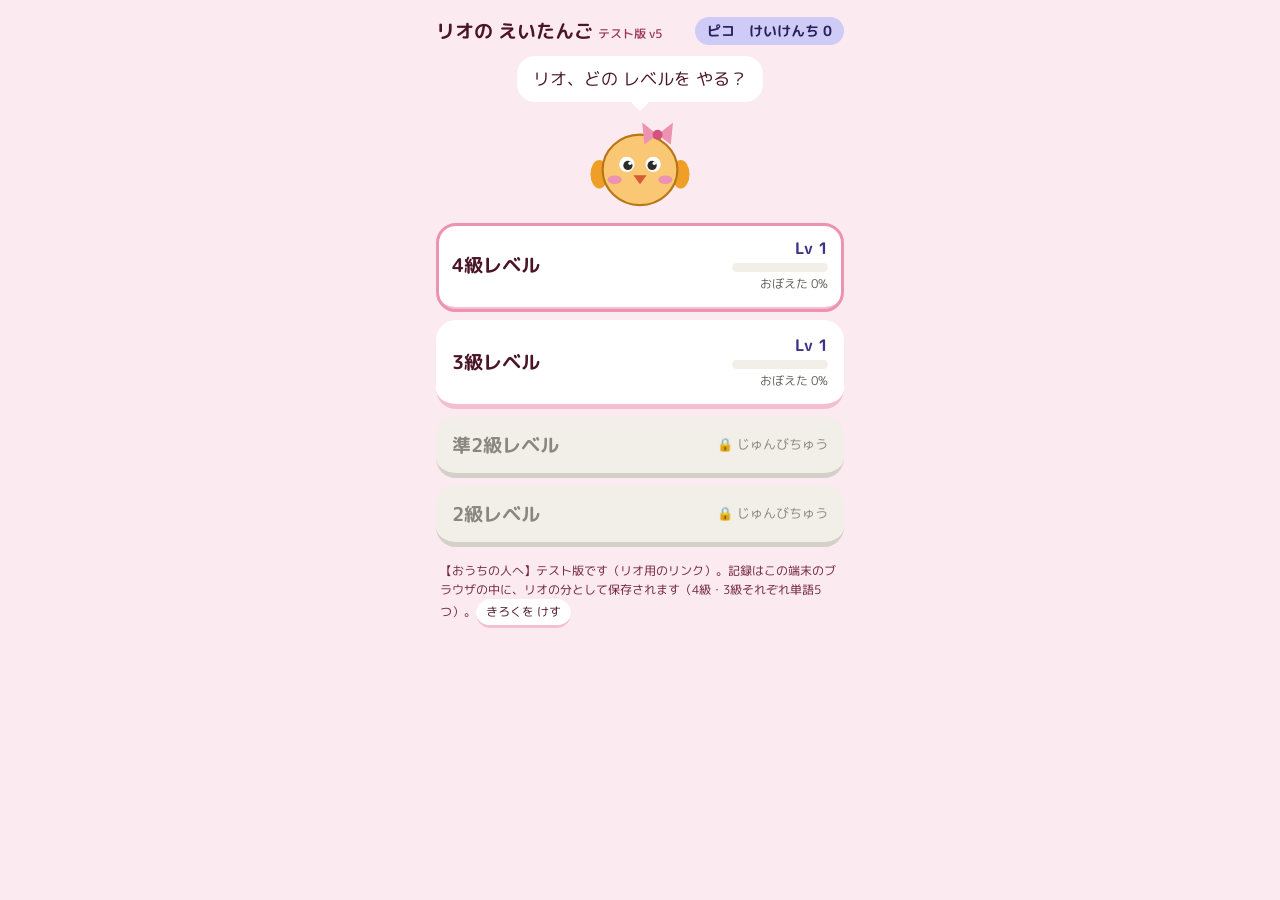
==== commit 7221f4cc: "テスト版 v5：子どもごとにURLを分ける（リオ用 eitango-test/rio/） プログラム本体（app.js / app.css）は共通、子どもごとの入口だけを分ける。 記録は子どもごとに別" ====
--- a/eitango-test/index.html
+++ b/eitango-test/index.html
@@ -1,652 +1,5 @@
 <!DOCTYPE html>
-<html lang="ja">
-<head>
-<meta charset="utf-8">
-<meta name="viewport" content="width=device-width,initial-scale=1,viewport-fit=cover">
-<meta name="theme-color" content="#FBEAF0">
-<title>えいたんご テスト版</title>
-<link rel="preconnect" href="https://fonts.googleapis.com">
-<link rel="preconnect" href="https://fonts.gstatic.com" crossorigin>
-<link href="https://fonts.googleapis.com/css2?family=M+PLUS+Rounded+1c:wght@400;500;700&display=swap" rel="stylesheet">
-<style>
-*{box-sizing:border-box}
-html,body{margin:0;padding:0}
-body{font-family:'M PLUS Rounded 1c',system-ui,sans-serif;background:#FBEAF0;color:#4B1528;-webkit-tap-highlight-color:transparent;transition:background .3s}
-#app{max-width:440px;margin:0 auto;min-height:100vh;min-height:100dvh;padding:max(16px,env(safe-area-inset-top)) max(16px,env(safe-area-inset-right)) max(28px,env(safe-area-inset-bottom)) max(16px,env(safe-area-inset-left));position:relative;overflow:hidden}
-.scr{animation:fade .25s ease}
-@keyframes fade{from{opacity:0;transform:translateY(6px)}to{opacity:1;transform:none}}
-button{font-family:inherit;cursor:pointer}
-.top{display:flex;justify-content:space-between;align-items:center;gap:8px;min-height:30px}
-.ttl{font-size:19px;font-weight:700}
-.ttl small{font-size:12px;font-weight:500;color:#993556}
-.pill{display:inline-block;border-radius:999px;padding:4px 12px;font-size:14px;font-weight:700}
-.lvp{background:#CECBF6;color:#26215C}
-.bar{background:#FFFFFF;border-radius:999px;height:12px;overflow:hidden;margin:8px 0 14px}
-.bar i{display:block;height:100%;background:#AFA9EC;border-radius:999px;width:0}
-.bar.big{height:18px;background:#F1EFE8}
-.bar.big i{background:#EF9F27}
-.center{text-align:center}
-.bub{position:relative;background:#FFFFFF;border-radius:18px;padding:10px 16px;font-size:17px;display:inline-block;line-height:1.5}
-.bub:after{content:'';position:absolute;left:50%;bottom:-9px;margin-left:-9px;border:9px solid transparent;border-top-color:#FFFFFF;border-bottom:0}
-.pico{display:block;margin:6px auto 0}
-.bounce{animation:bounce .55s ease 3}
-@keyframes bounce{0%,100%{transform:translateY(0)}50%{transform:translateY(-14px)}}
-.btn{display:block;width:100%;border:0;border-radius:999px;padding:16px 0;font-size:22px;font-weight:700;border-bottom:6px solid;transition:transform .08s,border-bottom-width .08s;margin:10px 0}
-.btn:active{transform:translateY(4px);border-bottom-width:2px}
-.pink{background:#ED93B1;border-color:#D4537E;color:#4B1528}
-.lav{background:#AFA9EC;border-color:#7F77DD;color:#26215C}
-.mintb{background:#5DCAA5;border-color:#1D9E75;color:#04342C}
-.panel{background:#FFFFFF;border-radius:20px;padding:12px;margin:10px 0}
-.lbl{font-size:14px;margin:0 0 8px;text-align:center}
-.note{font-size:12px;line-height:1.6;color:#72243E;margin:14px 4px 0}
-.card{background:#FFFFFF;border-radius:26px;padding:28px 12px 18px;text-align:center;position:relative;margin-top:12px}
-.tape{position:absolute;top:-9px;left:50%;margin-left:-40px;width:80px;height:20px;background:#F4C0D1;transform:rotate(-4deg);border-radius:2px}
-.word{font-size:58px;font-weight:700;margin:8px 0 6px;letter-spacing:1px;color:#04342C}
-.round{width:52px;height:52px;border-radius:50%;border:0;background:#CECBF6;color:#26215C;font-size:24px;border-bottom:4px solid #AFA9EC}
-.round.sm{width:40px;height:40px;font-size:18px;flex-shrink:0}
-.hintbox{display:none;opacity:.45;margin:2px 0 6px}
-.hintbox.show{display:block}
-.hintem{font-size:56px}
-.microw{display:flex;align-items:flex-end;justify-content:center;gap:10px;margin-top:10px}
-.ear{width:100px;height:100px;border-radius:50%;border:3px dashed #ED93B1;background:#FFFFFF;display:flex;flex-direction:column;align-items:center;justify-content:center;transition:background .2s}
-.ear .earic{font-size:30px;opacity:.35}
-.ear .count{font-size:28px;font-weight:700;color:#D4537E;line-height:1;min-height:28px}
-.ear.on{background:#F4C0D1;border-style:solid;animation:pulse 1s infinite}
-.ear.on .earic{opacity:1}
-@keyframes pulse{0%,100%{box-shadow:0 0 0 0 rgba(237,147,177,.7)}50%{box-shadow:0 0 0 16px rgba(237,147,177,0)}}
-.cap{font-size:13px;text-align:center;margin:6px 0 0}
-.heard{font-size:13px;color:#5F5E5A;text-align:center;min-height:20px;margin:6px 0 0}
-.fb{display:flex;flex-wrap:wrap;gap:6px;justify-content:center;align-items:center;margin-top:12px;font-size:12px;color:#5F5E5A}
-.sbtn{border:0;background:#FFFFFF;border-radius:999px;padding:8px 14px;font-size:14px;color:#4B1528;border-bottom:3px solid #F4C0D1}
-.hintb{font-size:16px;padding:10px 18px;border-bottom-color:#FAC775;margin-top:10px}
-.stars{font-size:16px;color:#EF9F27;letter-spacing:1px}
-.stars .rest{color:#5DCAA5}
-.cmb{background:#F5C4B3;color:#712B13}
-.res-t{font-size:34px;font-weight:700;margin:26px 0 0;text-align:center}
-.answ{font-size:24px;font-weight:700;text-align:center}
-.answ .em{font-size:30px}
-.bigem{font-size:70px;text-align:center;line-height:1.1}
-.exbox{position:relative;background:#FFFFFF;border-radius:20px;padding:20px 12px 12px;margin:14px 0 10px}
-.exl{position:absolute;top:-11px;left:14px;background:#CECBF6;color:#26215C;font-size:12px}
-.exrow{display:flex;align-items:center;justify-content:center;gap:8px}
-.exen{font-size:21px;margin:0}
-.exja{font-size:15px;margin:6px 0 0;text-align:center;color:#3C3489}
-.hw{color:#D4537E;font-weight:700;text-decoration:underline;text-decoration-thickness:3px;text-underline-offset:4px}
-.pair{font-size:14px;text-align:center;margin:4px 0 0;color:#5F5E5A}
-.pills{display:flex;justify-content:center;gap:6px;flex-wrap:wrap;margin:10px 0 4px}
-.xp{background:#FAC775;color:#633806}
-.illu{text-align:center;margin:6px 0 0}
-.illu p{font-size:11px;color:#5F5E5A;margin:0}
-.cnts{display:grid;grid-template-columns:repeat(3,1fr);gap:8px}
-.c{border-radius:12px;padding:6px;text-align:center;font-size:13px}
-.c b{display:block;font-size:24px}
-.c.o{background:#EAF3DE;color:#27500A}.c.d{background:#FAEEDA;color:#633806}.c.x{background:#FCEBEB;color:#791F1F}
-.slots{display:flex;justify-content:center;gap:5px}
-.slot{width:40px;height:40px;border-radius:50%}
-.slot.empty{border:2px dashed #ED93B1}
-.st{width:40px;height:40px;border-radius:50%;border:2px solid #D4537E;color:#D4537E;background:#FFFFFF;font-size:8px;line-height:1.05;display:flex;flex-direction:column;align-items:center;justify-content:center;transform:rotate(-12deg);font-weight:700}
-.st .sf{font-size:11px}
-.st.drop{transform:scale(2.6) rotate(-30deg);opacity:0}
-.st.drop.on{transform:scale(1) rotate(-12deg);opacity:1;transition:transform .35s cubic-bezier(.3,1.6,.6,1),opacity .2s}
-.pon{font-size:20px;font-weight:700;color:#D4537E;text-align:center;margin:6px 0 0;opacity:0;transition:opacity .3s;height:26px}
-.pon.on{opacity:1}
-.small{font-size:13px;text-align:center;margin:4px 0 0}
-.lvrow{display:flex;justify-content:space-between;align-items:center}
-.lvrow b{font-size:32px}
-.lvup{background:#F5C4B3;color:#712B13;transform:scale(0);transition:transform .35s}
-.lvup.on{transform:scale(1)}
-.gains{margin-top:8px;border-top:1px dashed #F4C0D1;padding-top:6px}
-.gr{display:flex;justify-content:space-between;font-size:14px;padding:2px 0}
-.gr.tot{font-weight:700;font-size:16px;border-top:1px dashed #F4C0D1;margin-top:4px;padding-top:6px}
-.cf{position:absolute;top:-14px;width:9px;height:13px;border-radius:2px;animation:fall linear forwards;pointer-events:none;z-index:5}
-@keyframes fall{to{transform:translateY(560px) rotate(560deg);opacity:0}}
-.lvbtn{display:flex;width:100%;justify-content:space-between;align-items:center;gap:8px;border:0;background:#FFFFFF;border-radius:20px;padding:14px 16px;margin:8px 0;border-bottom:5px solid #F4C0D1;text-align:left;color:#4B1528;transition:transform .08s,border-bottom-width .08s}
-.lvbtn:active{transform:translateY(3px);border-bottom-width:2px}
-.lvbtn.sel{outline:3px solid #ED93B1;outline-offset:-3px}
-.lvbtn.locked{background:#F1EFE8;border-bottom-color:#D3D1C7;color:#888780}
-.lvname{font-size:19px;font-weight:700;white-space:nowrap}
-.lvside{display:flex;flex-direction:column;align-items:flex-end;gap:3px;font-size:13px}
-.lvnum{font-size:16px;font-weight:700;color:#3C3489}
-.minibar{display:block;width:96px;height:9px;border-radius:999px;background:#F1EFE8;overflow:hidden}
-.minibar i{display:block;height:100%;background:#EF9F27;border-radius:999px}
-.lvpct{font-size:12px;color:#5F5E5A}
-.big-t{font-size:26px;font-weight:700;margin:18px 0 2px}
-</style>
-</head>
-<body>
-<div id="app"></div>
-<script>
-const LEVELS = [
-  {id:'4', name:'4級レベル', words:[
-  {en:'hot', ja:['あつい','暑い','熱い','厚い','暑','熱'], main:'あつい', emoji:'🔥', theme:'ようす・てんき', tc:'#FAEEDA', tt:'#633806',
-   ex:["It's ", ' today.'], exJa:['きょうは ', 'あつい', ' ね。'], pair:{lbl:'はんたい', emoji:'🧊', en:'cold', ja:'さむい・つめたい'}},
-  {en:'apple', ja:['りんご','林檎'], main:'りんご', emoji:'🍎', theme:'たべもの', tc:'#FBEAF0', tt:'#72243E',
-   ex:['I eat an ', '.'], exJa:['わたしは ', 'りんご', ' を たべます。'], pair:{lbl:'なかま', emoji:'🍌', en:'banana', ja:'バナナ'}},
-  {en:'dog', ja:['いぬ','犬','わんちゃん','わんこ'], main:'いぬ', emoji:'🐶', theme:'どうぶつ', tc:'#E1F5EE', tt:'#085041',
-   ex:['I have a ', '.'], exJa:['わたしは ', 'いぬ', ' を かっています。'], pair:{lbl:'なかま', emoji:'🐱', en:'cat', ja:'ねこ'}},
-  {en:'big', ja:['おおきい','大きい','大き','でかい'], main:'おおきい', emoji:'🐘', theme:'ようす・てんき', tc:'#FAEEDA', tt:'#633806',
-   ex:['This box is ', '.'], exJa:['この はこは ', 'おおきい', ' です。'], pair:{lbl:'はんたい', emoji:'🐜', en:'small', ja:'ちいさい'}},
-  {en:'borrow', ja:['かりる','借りる','借り','借'], main:'かりる', emoji:'📚', theme:'がっこう・ともだち', tc:'#E6F1FB', tt:'#0C447C',
-   ex:['Can I ', ' your pen?'], exJa:['ペンを ', 'かりても', ' いい？'], pair:{lbl:'はんたい', emoji:'🤲', en:'lend', ja:'かす'}, illust:true}
-]},
-  {id:'3', name:'3級レベル', words:[
-  {en:'forget', ja:['わすれる','忘れる','忘れ','わすれ'], main:'わすれる', emoji:'💭', theme:'きもち・あたま', tc:'#EEEDFE', tt:'#3C3489',
-   ex:["Don't ", ' your bag.'], exJa:['かばんを ', 'わすれないで', 'ね。'], pair:{lbl:'はんたい', emoji:'🧠', en:'remember', ja:'おぼえている'}},
-  {en:'quiet', ja:['しずか','静か'], main:'しずかな', emoji:'🤫', theme:'ようす・てんき', tc:'#FAEEDA', tt:'#633806',
-   ex:['The library is ', '.'], exJa:['としょかんは ', 'しずか', ' です。'], pair:{lbl:'はんたい', emoji:'📢', en:'noisy', ja:'うるさい'}},
-  {en:'village', ja:['むら','村'], main:'むら', emoji:'🏡', theme:'まち', tc:'#EAF3DE', tt:'#27500A',
-   ex:['I live in a small ', '.'], exJa:['わたしは ちいさな ', 'むら', ' に すんでいます。'], pair:{lbl:'なかま', emoji:'🏙️', en:'town', ja:'まち'}},
-  {en:'climb', ja:['のぼる','登る','上る','のぼ','登'], main:'のぼる', emoji:'🧗', theme:'うごき', tc:'#FAECE7', tt:'#712B13',
-   ex:["Let's ", ' the mountain.'], exJa:['やまに ', 'のぼろう', '。'], pair:null},
-  {en:'hospital', ja:['びょういん','病院'], main:'びょういん', emoji:'🏥', theme:'まち', tc:'#EAF3DE', tt:'#27500A',
-   ex:['My mom works at a ', '.'], exJa:['ママは ', 'びょういん', ' で はたらいています。'], pair:{lbl:'なかま', emoji:'🏫', en:'school', ja:'がっこう'}}
-]},
-  {id:'p2', name:'準2級レベル', locked:true},
-  {id:'2', name:'2級レベル', locked:true}
-];
-const lvlOf = id => LEVELS.find(l => l.id === id);
-function words(){ return lvlOf(S.level).words; }
-
-const IN_FRAME = (() => { try { return window.self !== window.top; } catch (e) { return true; } })();
-const SR = IN_FRAME ? null : (window.SpeechRecognition || window.webkitSpeechRecognition);
-const $app = document.getElementById('app');
-const $ = s => document.querySelector(s);
-const sleep = ms => new Promise(r => setTimeout(r, ms));
-const SAVE_KEY = 'eitango-test-v1';
-const S = {exp:0, lvExp:{'4':0, '3':0}, known:{'4':[], '3':[]}, stamps:4, level:'4', tok:0, run:null, resetArm:false};
-function loadSave(){
-  try {
-    const d = JSON.parse(localStorage.getItem(SAVE_KEY) || 'null');
-    if (d) { S.exp = d.exp || 0; S.lvExp = Object.assign(S.lvExp, d.lvExp || {}); S.known = Object.assign(S.known, d.known || {}); S.stamps = d.stamps != null ? d.stamps : 4; S.level = d.level || '4'; }
-  } catch (e) {}
-}
-function save(){
-  try { localStorage.setItem(SAVE_KEY, JSON.stringify({exp:S.exp, lvExp:S.lvExp, known:S.known, stamps:S.stamps, level:S.level})); } catch (e) {}
-}
-function addExp(n){ S.exp += n; S.lvExp[S.level] = (S.lvExp[S.level] || 0) + n; }
-function knownPct(id){ const l = lvlOf(id); return l.words ? Math.round((S.known[id] || []).length / l.words.length * 100) : 0; }
-
-function need(l){ return 40 + l * 20; }
-function lvInfo(exp){ let l = 1, e = exp; while (e >= need(l)) { e -= need(l); l++; } return {l, cur:e, need:need(l)}; }
-function pct(L){ return Math.round(L.cur / L.need * 100); }
-function shuffle(a){ for (let i = a.length - 1; i > 0; i--) { const j = Math.floor(Math.random() * (i + 1)); [a[i], a[j]] = [a[j], a[i]]; } return a; }
-
-/* ---------- sound ---------- */
-let ac = null;
-function audio(){
-  if (!ac) { try { ac = new (window.AudioContext || window.webkitAudioContext)(); } catch (e) { ac = null; } }
-  if (ac && ac.state === 'suspended') ac.resume();
-  return ac;
-}
-function tone(freq, start, dur, type, vol){
-  const a = audio(); if (!a) return;
-  const o = a.createOscillator(), g = a.createGain(), t = a.currentTime + start;
-  o.type = type || 'sine'; o.frequency.value = freq;
-  g.gain.setValueAtTime(0.0001, t);
-  g.gain.exponentialRampToValueAtTime(vol || 0.2, t + 0.02);
-  g.gain.exponentialRampToValueAtTime(0.0001, t + dur);
-  o.connect(g); g.connect(a.destination); o.start(t); o.stop(t + dur + 0.05);
-}
-const sfx = {
-  tap(){ tone(660, 0, .06, 'sine', .06); },
-  ok(){ tone(988, 0, .15, 'triangle', .2); tone(1319, .12, .32, 'triangle', .2); },
-  ng(){ tone(392, 0, .22, 'sine', .14); tone(330, .18, .35, 'sine', .12); },
-  stamp(){ tone(110, 0, .2, 'square', .12); tone(70, .02, .25, 'sine', .3); },
-  lvup(){ [523, 659, 784, 1047].forEach((f, i) => tone(f, i * .1, .28, 'triangle', .18)); },
-  good(){ tone(784, 0, .12, 'triangle', .15); tone(1047, .1, .2, 'triangle', .15); },
-  beep(){ tone(880, 0, .12, 'sine', .12); }
-};
-
-/* ---------- speech out ---------- */
-let voices = [];
-function loadVoices(){ try { voices = speechSynthesis.getVoices(); } catch (e) { voices = []; } }
-if ('speechSynthesis' in window) { loadVoices(); speechSynthesis.onvoiceschanged = loadVoices; }
-function pickVoice(lang){
-  const norm = v => v.lang.replace('_', '-');
-  return voices.find(v => norm(v) === lang && /Google/.test(v.name)) || voices.find(v => norm(v) === lang) || voices.find(v => norm(v).startsWith(lang.slice(0, 2)));
-}
-function say(text, lang, rate){
-  return new Promise(res => {
-    if (!('speechSynthesis' in window)) { res(); return; }
-    const u = new SpeechSynthesisUtterance(text);
-    u.lang = lang || 'en-US'; u.rate = rate || 0.9;
-    const v = pickVoice(u.lang); if (v) u.voice = v;
-    let done = false; const fin = () => { if (!done) { done = true; res(); } };
-    u.onend = fin; u.onerror = fin;
-    speechSynthesis.speak(u);
-    setTimeout(fin, 1500 + text.length * 150);
-  });
-}
-async function speakWord(w){
-  const tk = S.tok;
-  try { speechSynthesis.cancel(); } catch (e) {}
-  await sleep(250); if (tk !== S.tok) return;
-  await say(w.en, 'en-US', 0.7); if (tk !== S.tok) return;
-  await sleep(350); if (tk !== S.tok) return;
-  await say(w.en, 'en-US', 0.95);
-}
-function exText(w){ return w.ex[0] + w.en + w.ex[1]; }
-async function speakEx(w, slow){
-  const tk = S.tok;
-  try { speechSynthesis.cancel(); } catch (e) {}
-  await sleep(500); if (tk !== S.tok) return;
-  if (slow) { await say(w.en, 'en-US', 0.7); if (tk !== S.tok) return; await sleep(300); if (tk !== S.tok) return; }
-  await say(exText(w), 'en-US', slow ? 0.7 : 0.9);
-}
-
-/* ---------- speech in ---------- */
-let curRec = null;
-const HARD = ['not-allowed', 'service-not-allowed', 'audio-capture', 'network', 'nosr', 'start', 'language-not-supported'];
-function stopRec(){ if (curRec) { const r = curRec; curRec = null; try { r.abort(); } catch (e) {} } }
-function earOn(on){ const e = $('#ear'); if (e) e.classList.toggle('on', on); }
-function setCount(n){ const c = $('#count'); if (c) c.textContent = n; }
-/* ピコの合図で自動で聞きはじめ、ms ミリ秒で止める */
-function listenFor(lang, ms){
-  return new Promise(resolve => {
-    if (!SR) { resolve({err:'nosr'}); return; }
-    stopRec();
-    try { speechSynthesis.cancel(); } catch (e) {}
-    const r = new SR(); curRec = r;
-    r.lang = lang; r.interimResults = false; r.maxAlternatives = 5; r.continuous = false;
-    let done = false, started = false, timer = null, cd = null, fallbackStart = null, hard = null;
-    const fin = res => {
-      if (done) return; done = true;
-      clearTimeout(timer); clearInterval(cd); clearTimeout(fallbackStart); clearTimeout(hard);
-      if (curRec === r) curRec = null;
-      earOn(false); setCount('');
-      resolve(res);
-    };
-    const begin = () => {
-      if (started || done) return; started = true;
-      sfx.beep(); earOn(true);
-      let n = Math.round(ms / 1000); setCount(n);
-      cd = setInterval(() => { n--; setCount(n > 0 ? n : ''); }, 1000);
-      timer = setTimeout(() => { try { r.stop(); } catch (e) {} }, ms);
-      hard = setTimeout(() => fin({err:'no-speech'}), ms + 4000);
-    };
-    r.onaudiostart = begin;
-    r.onresult = e => {
-      const res = e.results[0], alts = [];
-      for (let i = 0; i < res.length; i++) alts.push(res[i].transcript.trim());
-      fin({alts});
-    };
-    r.onerror = e => fin({err:e.error});
-    r.onend = () => fin({err:'no-speech'});
-    fallbackStart = setTimeout(begin, 1500);
-    try { r.start(); } catch (err) { fin({err:'start'}); }
-  });
-}
-function errMsg(e){
-  return ({
-    'not-allowed':'マイクが ゆるされていないよ（ブラウザの設定で マイクを「許可」にしてね）',
-    'service-not-allowed':'マイクが ゆるされていないよ（ブラウザの設定で マイクを「許可」にしてね）',
-    'no-speech':'きこえなかったよ。もう一度 おしてね',
-    'audio-capture':'マイクが みつからないよ',
-    'network':'ネットに つながっていないみたい',
-    'nosr':'この ブラウザでは こえが つかえないよ。したの ボタンで こたえてね'
-  })[e] || 'もう一度 おしてね';
-}
-function lev(a, b){
-  const m = a.length, n = b.length, d = [];
-  for (let i = 0; i <= m; i++) { d[i] = [i]; }
-  for (let j = 1; j <= n; j++) d[0][j] = j;
-  for (let i = 1; i <= m; i++) for (let j = 1; j <= n; j++)
-    d[i][j] = Math.min(d[i-1][j] + 1, d[i][j-1] + 1, d[i-1][j-1] + (a[i-1] === b[j-1] ? 0 : 1));
-  return d[m][n];
-}
-function mimicOk(alts, target){
-  const t = target.toLowerCase();
-  return alts.some(a => {
-    const ws = a.toLowerCase().replace(/[^a-z' ]/g, ' ').split(/\s+/).filter(Boolean);
-    return ws.join('') === t || ws.some(x => x === t || lev(x, t) <= (t.length > 4 ? 2 : 1));
-  });
-}
-function toHira(s){ return s.replace(/[ァ-ヶ]/g, c => String.fromCharCode(c.charCodeAt(0) - 0x60)); }
-function norm(s){ return toHira(s).replace(/[\s、。，．,.！？!?・「」『』ー〜~]/g, ''); }
-function jaOk(alts, w){
-  const ans = w.ja.map(norm);
-  return alts.some(a => { const n = norm(a); return ans.some(x => x && n.includes(x)); });
-}
-
-/* ---------- pictures ---------- */
-function pico(type, size, cls){
-  const wingsN = '<ellipse cx="13" cy="60" rx="8" ry="13" fill="#EF9F27"/><ellipse cx="87" cy="60" rx="8" ry="13" fill="#EF9F27"/>';
-  const wingsH = '<ellipse cx="11" cy="46" rx="8" ry="13" fill="#EF9F27" transform="rotate(-35 11 46)"/><ellipse cx="89" cy="46" rx="8" ry="13" fill="#EF9F27" transform="rotate(35 89 46)"/>';
-  const body = '<ellipse cx="50" cy="56" rx="34" ry="32" fill="#FAC775" stroke="#BA7517" stroke-width="2"/><polygon points="66,24 52,13 54,33" fill="#ED93B1"/><polygon points="66,24 80,13 78,33" fill="#ED93B1"/><circle cx="66" cy="24" r="4.5" fill="#D4537E"/>';
-  const eyesN = '<circle cx="38" cy="51" r="7" fill="#FFFFFF"/><circle cx="39" cy="52" r="4.2" fill="#2C2C2A"/><circle cx="41" cy="50" r="1.6" fill="#FFFFFF"/><circle cx="62" cy="51" r="7" fill="#FFFFFF"/><circle cx="61" cy="52" r="4.2" fill="#2C2C2A"/><circle cx="63" cy="50" r="1.6" fill="#FFFFFF"/><polygon points="44,61 56,61 50,69" fill="#D85A30"/>';
-  const eyesH = '<path d="M31 53 Q38 44 45 53" stroke="#2C2C2A" stroke-width="3.2" fill="none" stroke-linecap="round"/><path d="M55 53 Q62 44 69 53" stroke="#2C2C2A" stroke-width="3.2" fill="none" stroke-linecap="round"/><polygon points="43,60 57,60 50,72" fill="#D85A30"/>';
-  const cheeks = '<ellipse cx="27" cy="65" rx="6.5" ry="3.8" fill="#ED93B1"/><ellipse cx="73" cy="65" rx="6.5" ry="3.8" fill="#ED93B1"/>';
-  const h = type === 'h';
-  return `<svg class="pico ${cls || ''}" viewBox="0 0 100 95" width="${size}" height="${Math.round(size * .95)}" aria-hidden="true">${h ? wingsH : wingsN}${body}${h ? eyesH : eyesN}${cheeks}</svg>`;
-}
-function borrowSvg(width){
-  return `<svg viewBox="0 0 200 104" width="${width}" aria-hidden="true">
-<defs><marker id="ah" viewBox="0 0 10 10" refX="8" refY="5" markerWidth="6" markerHeight="6" orient="auto"><path d="M0,0 L10,5 L0,10 z" fill="#BA7517"/></marker></defs>
-<circle cx="36" cy="26" r="13" fill="#9FE1CB" stroke="#0F6E56" stroke-width="1.5"/>
-<rect x="22" y="42" width="28" height="36" rx="10" fill="#9FE1CB" stroke="#0F6E56" stroke-width="1.5"/>
-<circle cx="164" cy="26" r="13" fill="#F4C0D1" stroke="#993556" stroke-width="1.5"/>
-<rect x="150" y="42" width="28" height="36" rx="10" fill="#F4C0D1" stroke="#993556" stroke-width="1.5"/>
-<rect x="88" y="38" width="24" height="18" rx="2" fill="#FAC775" stroke="#BA7517" stroke-width="1.5"/>
-<path d="M60 66 L140 66" stroke="#BA7517" stroke-width="3" fill="none" marker-end="url(#ah)"/>
-<text x="100" y="84" text-anchor="middle" font-size="11" fill="#4B1528">わたしの ところへ</text>
-<text x="36" y="98" text-anchor="middle" font-size="11" fill="#4B1528">ともだち</text>
-<text x="164" y="98" text-anchor="middle" font-size="11" fill="#4B1528">わたし</text></svg>`;
-}
-function hintPic(w){ return w.illust ? borrowSvg(170) : `<span class="hintem">${w.emoji}</span>`; }
-function confetti(){
-  const cols = ['#ED93B1', '#5DCAA5', '#EF9F27', '#AFA9EC', '#F4C0D1', '#FAC775'];
-  for (let i = 0; i < 26; i++) {
-    const c = document.createElement('span');
-    c.className = 'cf';
-    c.style.left = (Math.random() * 100) + '%';
-    c.style.background = cols[i % cols.length];
-    c.style.animationDuration = (1.5 + Math.random() * 1.2) + 's';
-    c.style.animationDelay = (Math.random() * .4) + 's';
-    if (i % 3 === 0) c.style.borderRadius = '50%';
-    $app.appendChild(c);
-    setTimeout(() => c.remove(), 3200);
-  }
-}
-function stampCard(n, anim){
-  let s = '';
-  for (let i = 0; i < 7; i++) {
-    if (i < n) s += `<div class="slot"><div class="st ${i === anim ? 'drop' : ''}" ${i === anim ? 'id="newst"' : ''}><span class="sf">🌸</span><span>よく</span><span>できました</span></div></div>`;
-    else s += '<div class="slot empty"></div>';
-  }
-  return `<p class="lbl">スタンプカード</p><div class="slots">${s}</div>`;
-}
-
-/* ---------- screens ---------- */
-function render(html, bg){
-  stopRec();
-  S.tok++;
-  document.body.style.background = bg;
-  $app.innerHTML = `<div class="scr">${html}</div>`;
-  window.scrollTo(0, 0);
-}
-
-function home(){
-  const L = lvInfo(S.lvExp[S.level]);
-  render(`
-<div class="top"><button class="sbtn" data-a="select">← レベルを かえる</button><span class="pill lvp">${lvlOf(S.level).name}　Lv ${L.l}</span></div>
-<div class="bar"><i style="width:${pct(L)}%"></i></div>
-<div class="center"><div class="bub">きょうは ${words().length}まい！<br>いっしょに がんばろ♪</div>${pico('n', 140)}</div>
-<button class="btn pink" data-a="start">▶ はじめる</button>
-<div class="panel">${stampCard(S.stamps, -1)}</div>
-<p class="note">【おうちの人へ】テスト版です（単語5つ）。マイクの許可を聞かれたら「許可」を押してください。ボタンを押さなくても、発音のあとにピコの合図で自動で聞き取りが始まります（発音を2回聞いたら、すぐ日本語で答える3秒）。聞き取れた言葉が小さく表示されるので、聞き取りの正確さを確かめられます。${SR ? '' : (IN_FRAME ? '<br><b>この画面（Claudeの中）では声の聞き取りが使えません。画面のボタンで答えて、流れを確かめてください。声で試すときは、GitHubに置いたテスト版を開いてください。</b>' : '<br><b>この端末・ブラウザでは声の聞き取りが使えません。Chromeで開いてください（それまでは画面のボタンで答えられます）。</b>')}</p>`, '#FBEAF0');
-}
-
-function select(){
-  S.resetArm = false;
-  const rows = LEVELS.map(l => {
-    if (l.locked) return `<button class="lvbtn locked" data-a="locked"><span class="lvname">${l.name}</span><span class="lvside">🔒 じゅんびちゅう</span></button>`;
-    const L = lvInfo(S.lvExp[l.id] || 0), p = knownPct(l.id);
-    return `<button class="lvbtn ${l.id === S.level ? 'sel' : ''}" data-a="pick" data-l="${l.id}">
-<span class="lvname">${p >= 100 ? '👑 ' : ''}${l.name}</span>
-<span class="lvside"><span class="lvnum">Lv ${L.l}</span><span class="minibar"><i style="width:${p}%"></i></span><span class="lvpct">おぼえた ${p}%</span></span></button>`;
-  }).join('');
-  render(`
-<div class="top"><span class="ttl">えいたんご <small>テスト版 v4</small></span><span class="pill lvp">ピコ　けいけんち ${S.exp}</span></div>
-<div class="center" style="margin-top:10px;"><div class="bub" id="bub">どの レベルを やる？</div>${pico('n', 110)}</div>
-<div style="margin-top:10px;">${rows}</div>
-<p class="note">【おうちの人へ】テスト版では、記録はこの端末のブラウザの中に保存されます（4級・3級それぞれ単語5つ）。<button class="sbtn" data-a="reset" id="resetb" style="font-size:12px;padding:4px 10px;">きろくを けす</button></p>`, '#FBEAF0');
-}
-
-function startRun(){
-  audio();
-  S.run = {phase:'main', round:0, queue:shuffle(words().slice()), idx:0, first:{}, retryFailed:[], recovered:0,
-           combo:0, maxCombo:0, gains:{o:0, d:0, x:0, combo:0, retry:0, stamp:0, full:0}, cnt:{o:0, d:0, x:0}, expStart:S.lvExp[S.level]};
-  showCard();
-}
-function cur(){ const R = S.run; return R.queue[R.idx]; }
-function progressHtml(){
-  const R = S.run;
-  if (R.phase === 'main') {
-    const n = R.queue.length;
-    return `<span class="stars">${'★'.repeat(R.idx)}<span class="rest">${'☆'.repeat(n - R.idx)}</span></span>`;
-  }
-  return `<span style="font-size:14px;font-weight:700;">もう1回タイム ${R.round}しゅうめ（${R.idx + 1}/${R.queue.length}）</span>`;
-}
-
-function showCard(){
-  const R = S.run, w = cur();
-  R.step = 0; R.hint = (R.phase === 'retry' && R.round >= 3);
-  R.heard = ''; R.heardAll = ''; R.byVoice = false;
-  render(`
-<div class="top">${progressHtml()}${R.phase === 'main' && R.combo >= 2 ? `<span class="pill cmb">🔥 ${R.combo}コンボ</span>` : ''}</div>
-<div class="card"><div class="tape"></div>
-<span class="pill" style="background:${w.tc};color:${w.tt};font-size:12px;font-weight:500;">${w.theme}</span>
-<div class="word">${w.en}</div>
-<div id="hintbox" class="hintbox ${R.hint ? 'show' : ''}">${hintPic(w)}</div>
-<button class="round" data-a="again" aria-label="もう一度きく">🔊</button>
-</div>
-<div class="center" style="margin-top:16px;"><div class="bub" id="bub">よく きいてね♪</div></div>
-<div class="microw">${pico('n', 64)}<div class="ear" id="ear"><span class="earic">🎤</span><span class="count" id="count"></span></div><div style="width:64px"></div></div>
-<p class="heard" id="heard"></p>
-<div class="center"><button class="sbtn hintb" id="hintbtn" data-a="hint" ${R.hint ? 'style="display:none"' : ''}>💡 ヒント</button></div>
-<div class="fb"><span>こえが うまく いかないとき：</span><button class="sbtn" data-a="selfok">○ いえた</button><button class="sbtn" data-a="selfng">× わからない</button></div>`, '#E1F5EE');
-  runCard();
-}
-function setBub(t){ const b = $('#bub'); if (b) b.textContent = t; }
-function setHeard(t){ const h = $('#heard'); if (h) h.textContent = t; }
-
-/* 1ページで自動：発音2回 → すぐ日本語で答える(3秒) */
-async function runCard(){
-  const R = S.run, w = cur(), tk = S.tok;
-  const alive = () => tk === S.tok && S.run === R;
-  setBub('よく きいてね♪');
-  await speakWord(w); if (!alive()) return;
-  if (!SR) { setBub('こたえを いったら したの ボタンを おしてね'); return; }
-  R.step = 2;
-  await answerPhase(tk, 0);
-}
-async function answerPhase(tk, attempt){
-  const R = S.run, w = cur();
-  const alive = () => tk === S.tok && S.run === R;
-  setBub(attempt ? 'もう1回 いくよ！ にほんごで いうと？' : 'にほんごで いうと？ せーの！');
-  await sleep(500); if (!alive()) return;
-  setHeard('');
-  const a = await listenFor('ja-JP', 3000); if (!alive()) return;
-  if (a.alts) { R.heard = a.alts[0]; R.heardAll = a.alts.join(' / '); judge(jaOk(a.alts, w), true); return; }
-  if (HARD.includes(a.err)) { setHeard(errMsg(a.err)); setBub('したの ボタンで こたえてね'); return; }
-  if (attempt === 0) { setBub('きこえなかったよ'); await sleep(900); if (!alive()) return; return answerPhase(tk, 1); }
-  judge(false, true);
-}
-
-function judge(ok, byVoice){
-  const R = S.run;
-  R.byVoice = byVoice;
-  applyResult(ok ? (R.hint ? 'd' : 'o') : 'x');
-  showAnswer();
-}
-function applyResult(out){
-  const R = S.run, w = cur();
-  const rec = {out, comboBefore:R.combo, add:0, comboBonus:false};
-  if (R.phase === 'main') {
-    R.first[w.en] = out; R.cnt[out]++;
-    if (out === 'o') {
-      rec.add = 10; R.gains.o += 10; R.combo++; R.maxCombo = Math.max(R.maxCombo, R.combo);
-      if (R.combo % 3 === 0) { rec.add += 5; R.gains.combo += 5; rec.comboBonus = true; }
-    } else if (out === 'd') { rec.add = 5; R.gains.d += 5; R.combo = 0; }
-    else { rec.add = 2; R.gains.x += 2; R.combo = 0; }
-  } else {
-    if (out === 'x') R.retryFailed.push(w);
-    else { rec.add = 5; R.gains.retry += 5; R.recovered++; }
-  }
-  addExp(rec.add);
-  R.last = rec;
-}
-function revertResult(){
-  const R = S.run, w = cur(), rec = R.last;
-  addExp(-rec.add); R.combo = rec.comboBefore;
-  if (R.phase === 'main') {
-    R.cnt[rec.out]--; delete R.first[w.en];
-    if (rec.out === 'o') { R.gains.o -= 10; if (rec.comboBonus) R.gains.combo -= 5; }
-    else if (rec.out === 'd') R.gains.d -= 5;
-    else R.gains.x -= 2;
-  } else {
-    if (rec.out === 'x') R.retryFailed.pop();
-    else { R.recovered--; R.gains.retry -= 5; }
-  }
-}
-
-function exHtml(w){
-  return `<div class="exbox"><span class="pill exl">れいぶん</span>
-<div class="exrow"><p class="exen">${w.ex[0]}<span class="hw">${w.en}</span>${w.ex[1]}</p><button class="round sm" data-a="sayex" aria-label="れいぶんをきく">🔊</button></div>
-<p class="exja">${w.exJa[0]}<span class="hw">${w.exJa[1]}</span>${w.exJa[2]}</p></div>
-${w.pair ? `<p class="pair">${w.pair.lbl}　${w.pair.emoji} ${w.pair.en} ＝ ${w.pair.ja}</p>` : ''}`;
-}
-function illuHtml(w){
-  return w.illust ? `<div class="illu">${borrowSvg(190)}<p>（苦手単語になると、こんな絵がつきます）</p></div>` : '';
-}
-
-function showAnswer(){
-  const R = S.run, w = cur(), out = R.last.out;
-  const heardLine = R.byVoice && R.heard ? `<p class="heard">きこえた：${R.heardAll || R.heard}</p>` : '';
-  if (out === 'o' || out === 'd') {
-    const title = R.phase === 'retry' ? 'とりかえした！' : (out === 'd' ? 'ヒントで せいかい！' : 'せいかい！');
-    const pills = [`<span class="pill xp">+${R.last.add} けいけんち</span>`];
-    if (R.phase === 'main' && out === 'o' && R.combo >= 2) pills.push(`<span class="pill cmb">${R.combo}コンボ！</span>`);
-    render(`
-<p class="res-t" style="color:#D4537E;">${title}</p>
-${pico('h', 120, 'bounce')}
-<div class="panel"><div class="answ"><span class="em">${w.emoji}</span> ${w.en} ＝ ${w.main}</div>${illuHtml(w)}</div>
-${exHtml(w)}
-<div class="pills">${pills.join('')}</div>
-${R.phase === 'main' && out === 'd' ? '<p class="small">もう1回タイムで もう一度 でるよ</p>' : ''}
-${heardLine}
-<button class="btn lav" data-a="next">つぎへ →</button>`, '#EEEDFE');
-    sfx.ok(); confetti(); speakEx(w, false);
-  } else {
-    render(`
-<p class="res-t" style="color:#854F0B;">おしい！</p>
-<div class="center" style="margin-top:8px;"><div class="bub">だいじょうぶ！ あとで もう1回 でるよ</div>${pico('n', 90)}</div>
-<div class="panel"><div class="bigem">${w.emoji}</div><div class="answ">${w.en} ＝ ${w.main}</div>${illuHtml(w)}</div>
-${exHtml(w)}
-${R.phase === 'main' ? '<div class="pills"><span class="pill xp">+2 チャレンジ</span></div>' : ''}
-${heardLine}
-${R.byVoice ? '<div class="center"><button class="sbtn" data-a="override">いまのは あってた（○にする）</button></div>' : ''}
-<button class="btn mintb" data-a="next">つぎへ →</button>`, '#FAEEDA');
-    sfx.ng(); speakEx(w, true);
-  }
-}
-
-function nextCard(){
-  const R = S.run;
-  R.idx++;
-  if (R.idx < R.queue.length) showCard(); else endRound();
-}
-function endRound(){
-  const R = S.run;
-  if (R.phase === 'main') {
-    const rem = words().filter(w => R.first[w.en] !== 'o');
-    if (!rem.length) { finish(); return; }
-    R.phase = 'retry'; R.round = 1; R.queue = shuffle(rem.slice());
-  } else {
-    if (!R.retryFailed.length) { finish(); return; }
-    R.round++; R.queue = shuffle(R.retryFailed.slice());
-  }
-  R.retryFailed = []; R.idx = 0;
-  retryIntro();
-}
-function retryIntro(){
-  const R = S.run, n = R.queue.length;
-  const msg = R.round === 1 ? `さいごに もう1回タイム！<br>${n}まい とりかえそう` : `${R.round}しゅうめ！ あと ${n}まい<br>ぜんぶ ○に しよう`;
-  render(`
-<div class="center" style="margin-top:60px;"><div class="bub">${msg}</div>${pico('h', 150, 'bounce')}</div>
-${R.round >= 3 ? '<p class="small">こんどは ヒントの え が はじめから でるよ</p>' : ''}
-<button class="btn pink" data-a="go" style="margin-top:24px;">いくよ！</button>`, '#FBEAF0');
-  sfx.good();
-}
-
-function finish(){
-  const R = S.run;
-  S.stamps++;
-  R.gains.stamp = 50; addExp(50);
-  const full = S.stamps >= 7;
-  if (full) { R.gains.full = 200; addExp(200); }
-  const kn = new Set(S.known[S.level] || []);
-  words().forEach(w => { if (R.first[w.en] === 'o') kn.add(w.en); });
-  S.known[S.level] = [...kn];
-  save();
-  const g = R.gains, from = lvInfo(R.expStart);
-  const rows = [
-    ['○ せいかい', g.o, true], ['△ ヒントで せいかい', g.d], ['× チャレンジ', g.x], ['コンボ ボーナス', g.combo],
-    ['もう1回タイム', g.retry], ['きょうの スタンプ', g.stamp, true], ['カード いっぱい ボーナス', g.full]
-  ].filter(r => r[2] || r[1] > 0).map(r => `<div class="gr"><span>${r[0]}</span><span>+${r[1]}</span></div>`).join('');
-  const total = S.lvExp[S.level] - R.expStart;
-  render(`
-<div class="center"><p class="big-t">ぜんぶ ○に なったね！</p>
-${R.recovered ? `<p class="small">もう1回タイムで ${R.recovered}こ とりかえしたよ</p>` : ''}
-${pico('h', 110, 'bounce')}</div>
-<div class="panel"><p class="lbl">さいしょの こたえ</p><div class="cnts">
-<div class="c o">○<b>${R.cnt.o}</b></div><div class="c d">△ ヒント<b>${R.cnt.d}</b></div><div class="c x">×<b>${R.cnt.x}</b></div></div>
-${R.maxCombo >= 2 ? `<p class="small">さいこう ${R.maxCombo}コンボ</p>` : ''}</div>
-<div class="panel">${stampCard(S.stamps, S.stamps - 1)}<p class="pon" id="pon">ポンッ！</p>
-<p class="small">${full ? 'スタンプカード いっぱい！ ボーナス +200' : `あと ${7 - S.stamps}こで いっぱい！ ボーナス +200`}</p></div>
-<div class="panel"><p class="lbl">${lvlOf(S.level).name} の レベル</p><div class="lvrow"><span>Lv <b id="lvn">${from.l}</b></span><span class="pill lvup" id="lvup">⬆ レベルアップ！</span></div>
-<div class="bar big"><i id="xbar" style="width:${pct(from)}%"></i></div>
-<p class="small" id="xnext" style="text-align:right;">&nbsp;</p>
-<div class="gains">${rows}<div class="gr tot"><span>ごうけい</span><span>+${total}</span></div></div></div>
-<button class="btn pink" data-a="home">ホームへ</button>`, '#FBEAF0');
-  confetti();
-  const tk = S.tok;
-  setTimeout(() => {
-    if (tk !== S.tok) return;
-    const e = $('#newst'); if (e) e.classList.add('on');
-    const p = $('#pon'); if (p) p.classList.add('on');
-    sfx.stamp();
-  }, 700);
-  setTimeout(() => { if (tk === S.tok) animateExp(R.expStart, S.lvExp[S.level], tk); }, 1500);
-}
-async function animateExp(fromExp, toExp, tk){
-  let a = lvInfo(fromExp);
-  const b = lvInfo(toExp);
-  const bar = $('#xbar'), lvn = $('#lvn'), up = $('#lvup'), nx = $('#xnext');
-  if (!bar) return;
-  while (a.l < b.l) {
-    bar.style.transition = 'width .7s ease-out'; bar.style.width = '100%';
-    await sleep(750); if (tk !== S.tok) return;
-    bar.style.transition = 'none'; bar.style.width = '0%';
-    a = {l:a.l + 1}; lvn.textContent = a.l; up.classList.add('on'); sfx.lvup();
-    await sleep(200); if (tk !== S.tok) return;
-  }
-  void bar.offsetWidth;
-  bar.style.transition = 'width .7s ease-out'; bar.style.width = pct(b) + '%';
-  nx.textContent = `つぎの レベルまで あと ${b.need - b.cur}`;
-}
-
-/* ---------- actions ---------- */
-const ACT = {
-  start: startRun,
-  select: select,
-  pick(d){ S.level = d.l; save(); home(); },
-  locked(){ setBub('もうすぐ できるよ！ まっててね'); },
-  reset(){
-    const b = $('#resetb');
-    if (!S.resetArm) { S.resetArm = true; if (b) b.textContent = 'もう一度 おすと けします'; return; }
-    try { localStorage.removeItem(SAVE_KEY); } catch (e) {}
-    S.exp = 0; S.lvExp = {'4':0, '3':0}; S.known = {'4':[], '3':[]}; S.stamps = 4; S.level = '4';
-    select();
-  },
-  again(){ showCard(); },
-  hint(){ const R = S.run; R.hint = true; const h = $('#hintbox'); if (h) h.classList.add('show'); const b = $('#hintbtn'); if (b) b.style.display = 'none'; },
-  selfok(){ stopRec(); judge(true, false); },
-  selfng(){ stopRec(); judge(false, false); },
-  override(){ const R = S.run; revertResult(); applyResult(R.hint ? 'd' : 'o'); R.byVoice = false; showAnswer(); },
-  sayex(){ speakEx(cur(), false); },
-  next: nextCard,
-  go: showCard,
-  home(){ if (S.stamps >= 7) { S.stamps = 0; save(); } S.run = null; home(); }
-};
-$app.addEventListener('click', e => {
-  const b = e.target.closest('[data-a]'); if (!b) return;
-  sfx.tap();
-  const f = ACT[b.dataset.a]; if (f) f(b.dataset);
-});
-
-loadSave();
-select();
-</script>
-</body>
-</html>
+<html lang="ja"><head><meta charset="utf-8"><meta name="viewport" content="width=device-width,initial-scale=1">
+<title>えいたんご</title><meta http-equiv="refresh" content="0; url=rio/">
+<script>location.replace('rio/');</script></head>
+<body><p><a href="rio/">リオの えいたんご へ</a></p></body></html>
